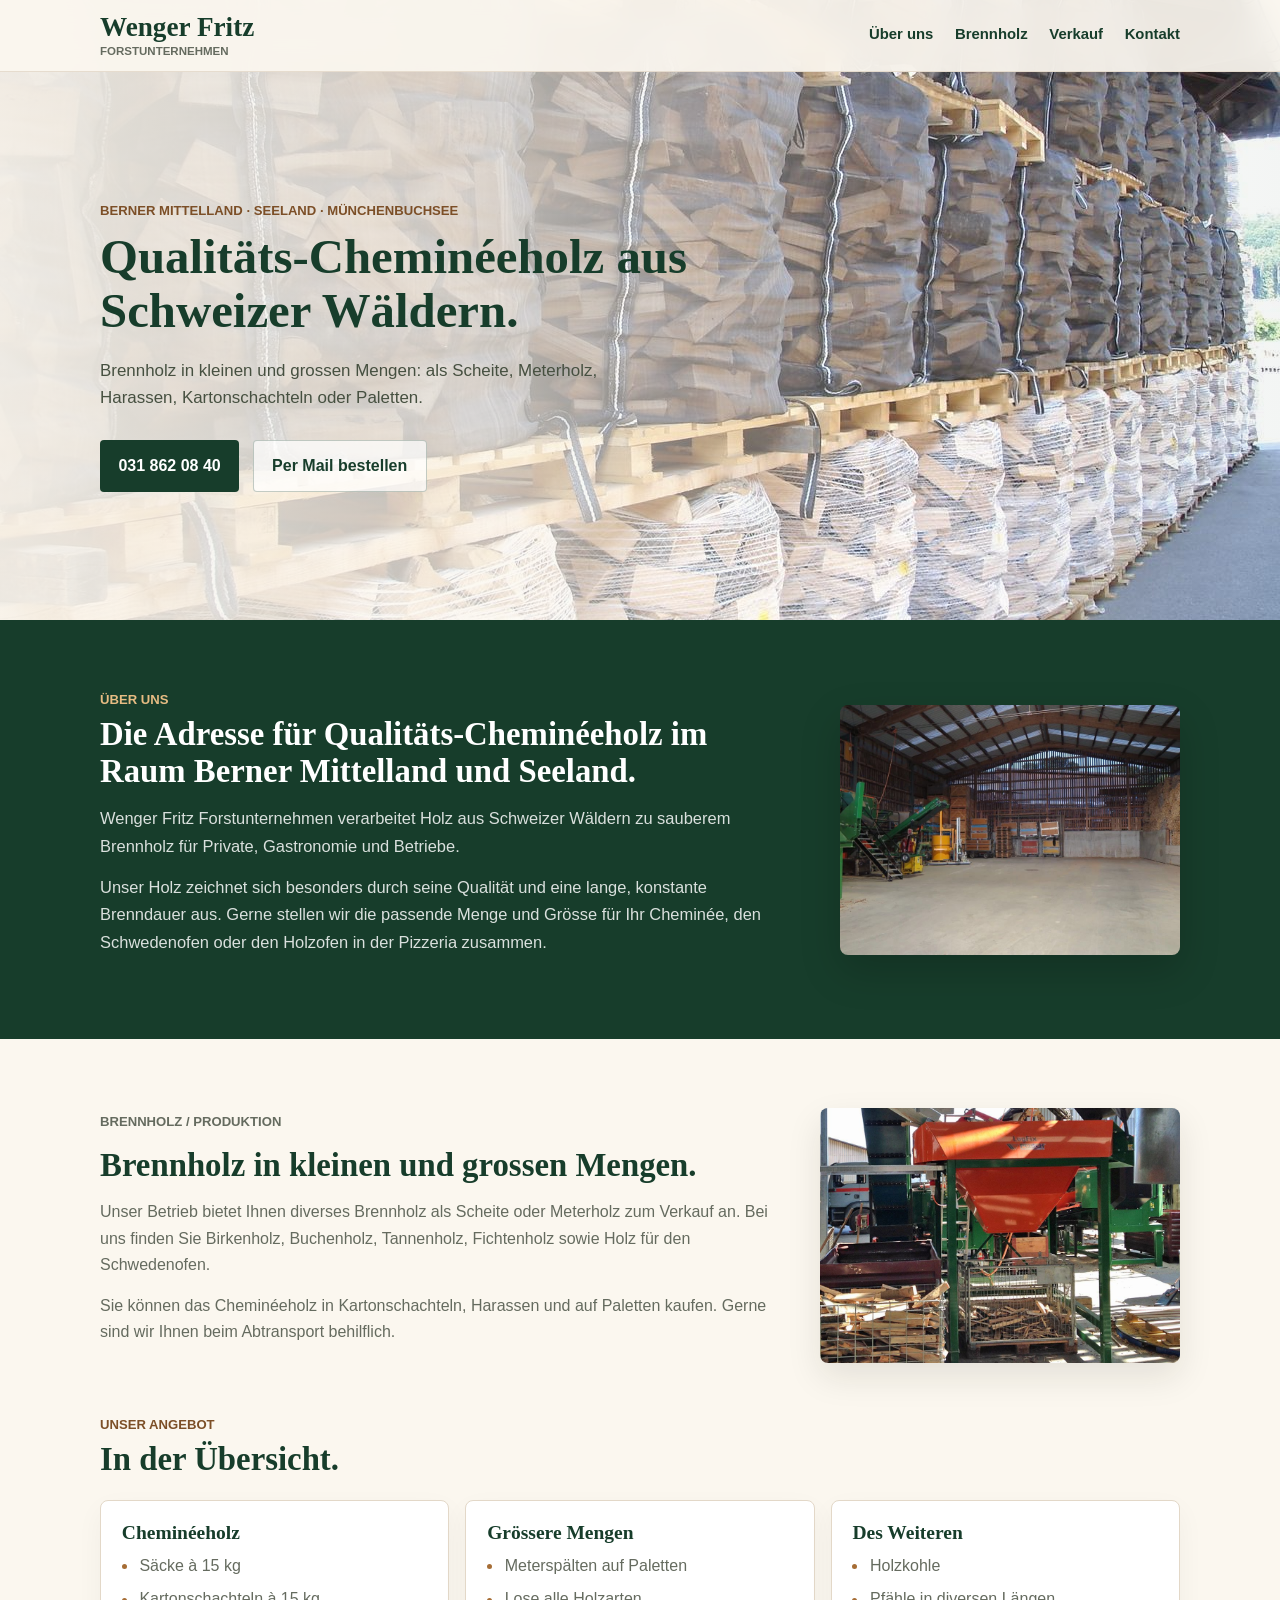
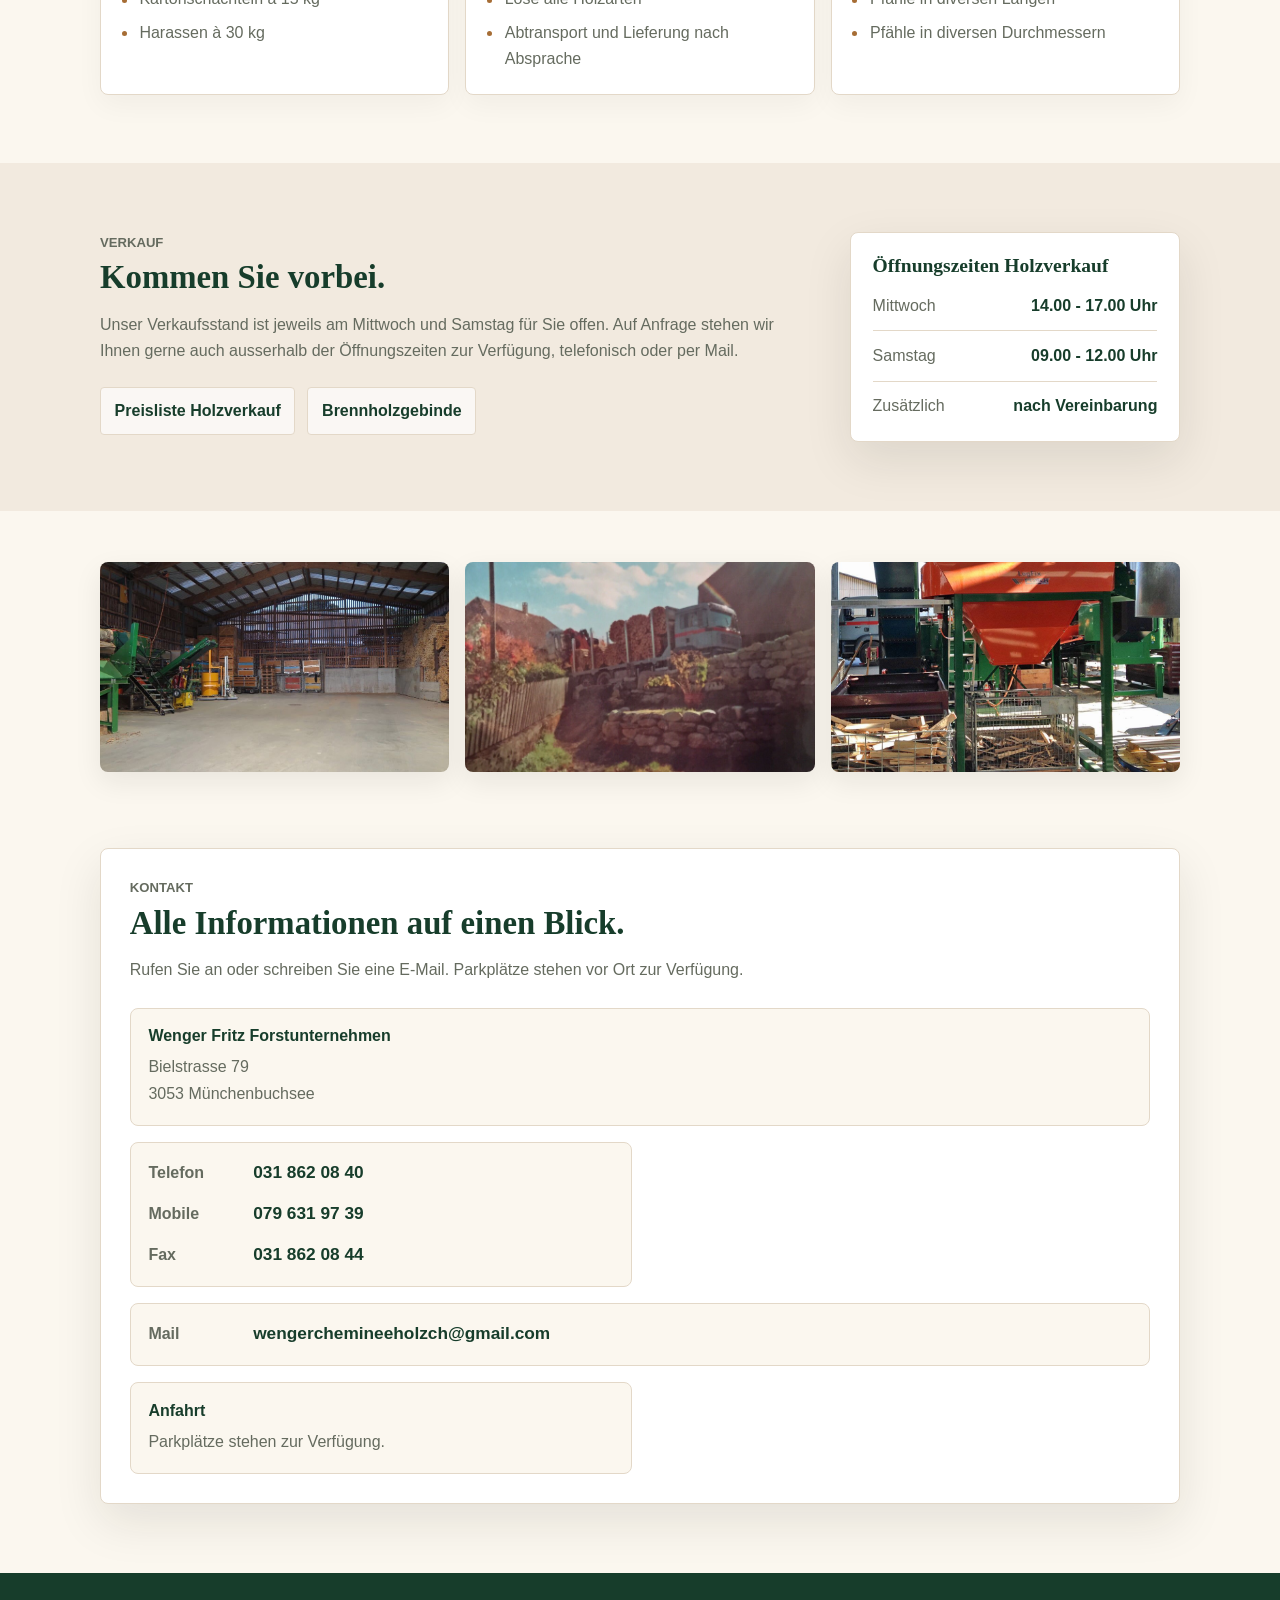
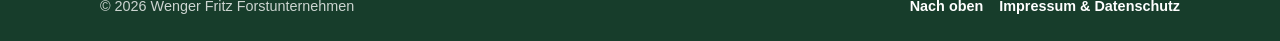
==== index.html @ 23b629f1 "Add impressum and privacy page" ====
﻿<!DOCTYPE html>
<html lang="de-CH">
<head>
  <meta charset="UTF-8">
  <meta name="viewport" content="width=device-width, initial-scale=1.0, viewport-fit=cover">
  <meta name="color-scheme" content="light">
  <meta name="theme-color" content="#173d2b">

  <title>Wenger Fritz Forstunternehmen | Cheminéeholz & Brennholz</title>
  <meta name="description" content="Wenger Fritz Forstunternehmen in Münchenbuchsee: Qualitäts-Cheminéeholz, Brennholz, Holzkohle und Pfähle im Raum Berner Mittelland und Seeland.">
  <meta name="robots" content="index, follow">
  <meta name="author" content="Wenger Fritz Forstunternehmen">
  <meta property="og:title" content="Wenger Fritz Forstunternehmen">
  <meta property="og:description" content="Qualitäts-Cheminéeholz im Raum Berner Mittelland und Seeland.">
  <meta property="og:type" content="website">
  <meta property="og:locale" content="de_CH">
  <meta property="og:image" content="images/brennholz.jpeg">

  <script type="application/ld+json">
  {
    "@context": "https://schema.org",
    "@type": "LocalBusiness",
    "name": "Wenger Fritz Forstunternehmen",
    "telephone": "+41318620840",
    "email": "wengerchemineeholzch@gmail.com",
    "address": {
      "@type": "PostalAddress",
      "streetAddress": "Bielstrasse 79",
      "postalCode": "3053",
      "addressLocality": "Münchenbuchsee",
      "addressCountry": "CH"
    },
    "openingHoursSpecification": [
      {"@type": "OpeningHoursSpecification", "dayOfWeek": "Wednesday", "opens": "14:00", "closes": "17:00"},
      {"@type": "OpeningHoursSpecification", "dayOfWeek": "Saturday", "opens": "09:00", "closes": "12:00"}
    ]
  }
  </script>

  <link rel="stylesheet" href="css/style.css">
</head>
<body>
  <header class="site-header" id="start">
    <a class="brand" href="#start" aria-label="Wenger Forstunternehmen Startseite">
      <span class="brand-name">Wenger Fritz</span>
      <span class="brand-sub">Forstunternehmen</span>
    </a>
    <nav class="main-nav" aria-label="Hauptnavigation">
      <a href="#ueber-uns">Über uns</a>
      <a href="#brennholz">Brennholz</a>
      <a href="#verkauf">Verkauf</a>
      <a href="#kontakt">Kontakt</a>
    </nav>
  </header>

  <main>
    <section class="hero" aria-labelledby="hero-title">
      <img class="hero-image" src="images/brennholz.jpeg" alt="Brennholz von Wenger Fritz Forstunternehmen" width="1280" height="960">
      <div class="hero-shade" aria-hidden="true"></div>
      <div class="hero-content">
        <p class="eyebrow">Berner Mittelland · Seeland · Münchenbuchsee</p>
        <h1 id="hero-title">Qualitäts-Cheminéeholz aus Schweizer Wäldern.</h1>
        <p class="lead">Brennholz in kleinen und grossen Mengen: als Scheite, Meterholz, Harassen, Kartonschachteln oder Paletten.</p>
        <div class="hero-actions">
          <a class="button primary" href="tel:+41318620840">031 862 08 40</a>
          <a class="button secondary" href="mailto:wengerchemineeholzch@gmail.com">Per Mail bestellen</a>
        </div>
      </div>
    </section>

    <section class="section about" id="ueber-uns">
      <div class="section-inner about-grid">
        <div>
          <p class="section-kicker">Über uns</p>
          <h2>Die Adresse für Qualitäts-Cheminéeholz im Raum Berner Mittelland und Seeland.</h2>
          <p>Wenger Fritz Forstunternehmen verarbeitet Holz aus Schweizer Wäldern zu sauberem Brennholz für Private, Gastronomie und Betriebe.</p>
          <p>Unser Holz zeichnet sich besonders durch seine Qualität und eine lange, konstante Brenndauer aus. Gerne stellen wir die passende Menge und Grösse für Ihr Cheminée, den Schwedenofen oder den Holzofen in der Pizzeria zusammen.</p>
        </div>
        <img src="images/holzbundle.jpeg" alt="Holzbündel bei Wenger Fritz Forstunternehmen" loading="lazy" width="1024" height="684">
      </div>
    </section>

    <section class="section" id="brennholz">
      <div class="section-inner production-grid">
        <div>
          <p class="section-kicker">Brennholz / Produktion</p>
          <h2>Brennholz in kleinen und grossen Mengen.</h2>
          <p>Unser Betrieb bietet Ihnen diverses Brennholz als Scheite oder Meterholz zum Verkauf an. Bei uns finden Sie Birkenholz, Buchenholz, Tannenholz, Fichtenholz sowie Holz für den Schwedenofen.</p>
          <p>Sie können das Cheminéeholz in Kartonschachteln, Harassen und auf Paletten kaufen. Gerne sind wir Ihnen beim Abtransport behilflich.</p>
        </div>
        <img src="images/spaltmaschine.jpeg" alt="Produktion von Brennholz mit Spaltmaschine" loading="lazy" width="1024" height="768">
      </div>

      <div class="section-inner offer-list" id="angebot">
        <div class="section-heading compact-heading">
          <p class="section-kicker">Unser Angebot</p>
          <h2>In der Übersicht.</h2>
        </div>
        <div class="simple-grid">
          <article>
            <h3>Cheminéeholz</h3>
            <ul>
              <li>Säcke à 15 kg</li>
              <li>Kartonschachteln à 15 kg</li>
              <li>Harassen à 30 kg</li>
            </ul>
          </article>
          <article>
            <h3>Grössere Mengen</h3>
            <ul>
              <li>Meterspälten auf Paletten</li>
              <li>Lose alle Holzarten</li>
              <li>Abtransport und Lieferung nach Absprache</li>
            </ul>
          </article>
          <article>
            <h3>Des Weiteren</h3>
            <ul>
              <li>Holzkohle</li>
              <li>Pfähle in diversen Längen</li>
              <li>Pfähle in diversen Durchmessern</li>
            </ul>
          </article>
        </div>
      </div>
    </section>

    <section class="section muted" id="verkauf">
      <div class="section-inner split">
        <div>
          <p class="section-kicker">Verkauf</p>
          <h2>Kommen Sie vorbei.</h2>
          <p>Unser Verkaufsstand ist jeweils am Mittwoch und Samstag für Sie offen. Auf Anfrage stehen wir Ihnen gerne auch ausserhalb der Öffnungszeiten zur Verfügung, telefonisch oder per Mail.</p>
          <div class="downloads">
            <a href="downloads/preisliste-holzverkauf.pdf" target="_blank" rel="noopener">Preisliste Holzverkauf</a>
            <a href="downloads/brennholzgebinde.pdf" target="_blank" rel="noopener">Brennholzgebinde</a>
          </div>
        </div>
        <aside class="hours" aria-label="Öffnungszeiten Holzverkauf">
          <h3>Öffnungszeiten Holzverkauf</h3>
          <dl>
            <div><dt>Mittwoch</dt><dd>14.00 - 17.00 Uhr</dd></div>
            <div><dt>Samstag</dt><dd>09.00 - 12.00 Uhr</dd></div>
            <div><dt>Zusätzlich</dt><dd>nach Vereinbarung</dd></div>
          </dl>
        </aside>
      </div>
    </section>

    <section class="photo-row" aria-label="Wenger Holz, Transport und Produktion">
      <img src="images/holzbundle.jpeg" alt="Holzbündel Wenger Fritz Forstunternehmen" loading="lazy" width="1024" height="684">
      <img src="images/transport.jpeg" alt="Transport bei Wenger Fritz Forstunternehmen" loading="lazy" width="1492" height="1002">
      <img src="images/spaltmaschine.jpeg" alt="Maschine für Brennholzproduktion" loading="lazy" width="1024" height="768">
    </section>

    <section class="section contact-section" id="kontakt">
      <div class="section-inner contact-card">
        <div class="contact-intro">
          <p class="section-kicker">Kontakt</p>
          <h2>Alle Informationen auf einen Blick.</h2>
          <p>Rufen Sie an oder schreiben Sie eine E-Mail. Parkplätze stehen vor Ort zur Verfügung.</p>
        </div>

        <div class="contact-details" aria-label="Kontaktangaben">
          <article class="contact-item contact-address">
            <h3>Wenger Fritz Forstunternehmen</h3>
            <p>Bielstrasse 79<br>3053 Münchenbuchsee</p>
          </article>
          <article class="contact-item contact-lines">
            <div class="contact-line">
              <span>Telefon</span>
              <a href="tel:+41318620840">031 862 08 40</a>
            </div>
            <div class="contact-line">
              <span>Mobile</span>
              <a href="tel:+41796319739">079 631 97 39</a>
            </div>
            <div class="contact-line">
              <span>Fax</span>
              <strong>031 862 08 44</strong>
            </div>
          </article>
          <article class="contact-item contact-lines contact-mail">
            <div class="contact-line">
              <span>Mail</span>
              <a href="mailto:wengerchemineeholzch@gmail.com">wengerchemineeholzch@gmail.com</a>
            </div>
          </article>
          <article class="contact-item">
            <h3>Anfahrt</h3>
            <p>Parkplätze stehen zur Verfügung.</p>
          </article>
        </div>
      </div>
    </section>
  </main>

  <nav class="bottom-nav" aria-label="Mobile Navigation">
    <a href="#start">Start</a>
    <a href="#brennholz">Brennholz</a>
    <a href="#verkauf">Verkauf</a>
    <a href="#kontakt">Kontakt</a>
  </nav>

  <footer class="site-footer">
    <p>© 2026 Wenger Fritz Forstunternehmen</p>
    <div class="footer-links">
      <a href="#start">Nach oben</a>
      <a href="impressum-datenschutz.html">Impressum & Datenschutz</a>
    </div>
  </footer>
</body>
</html>
---- css/style.css ----
﻿:root {
  --green: #173d2b;
  --wood: #a66d35;
  --wood-dark: #7c4f27;
  --ink: #252922;
  --muted: #656b5f;
  --paper: #fbf7ef;
  --paper-2: #f2eadf;
  --line: #e3d8c8;
  --white: #ffffff;
  --shadow: 0 18px 48px rgba(28, 31, 24, 0.1);
  --radius: 8px;
  --content: 1080px;
}

* { box-sizing: border-box; margin: 0; padding: 0; }
html { scroll-behavior: smooth; font-size: 16px; }
body {
  font-family: "Segoe UI", Arial, sans-serif;
  color: var(--ink);
  background: var(--paper);
  line-height: 1.65;
  -webkit-font-smoothing: antialiased;
  text-rendering: optimizeLegibility;
}
img { display: block; max-width: 100%; height: auto; }
a { color: inherit; text-decoration: none; }
section[id] { scroll-margin-top: 86px; }

.site-header {
  position: fixed;
  top: 0;
  left: 0;
  right: 0;
  z-index: 20;
  display: flex;
  align-items: center;
  justify-content: space-between;
  gap: 1.5rem;
  min-height: 72px;
  padding: 0.7rem max(1.25rem, calc((100vw - var(--content)) / 2));
  background: rgba(251, 247, 239, 0.92);
  border-bottom: 1px solid rgba(227, 216, 200, 0.85);
  backdrop-filter: blur(14px);
}
.brand { display: inline-flex; flex-direction: column; line-height: 1; color: var(--green); flex: 0 0 auto; }
.brand-name { font-family: Georgia, "Times New Roman", serif; font-size: 1.7rem; font-weight: 700; }
.brand-sub { margin-top: 0.28rem; color: var(--muted); font-size: 0.72rem; font-weight: 800; text-transform: uppercase; }
.main-nav { display: flex; align-items: center; gap: 1.35rem; color: var(--green); font-weight: 650; font-size: 0.93rem; }
.main-nav a { padding: 0.45rem 0; border-bottom: 2px solid transparent; }
.main-nav a:hover { border-color: var(--wood); color: var(--wood-dark); }
.bottom-nav { display: none; }

.hero {
  position: relative;
  min-height: 620px;
  display: grid;
  align-items: center;
  overflow: hidden;
  isolation: isolate;
  background: #d8c3a5;
}
.hero-image { position: absolute; inset: 0; z-index: -2; width: 100%; height: 100%; object-fit: cover; object-position: center right; }
.hero-shade {
  position: absolute;
  inset: 0;
  z-index: -1;
  background: linear-gradient(90deg, rgba(251, 247, 239, 0.93) 0%, rgba(251, 247, 239, 0.74) 38%, rgba(251, 247, 239, 0.2) 70%, rgba(23, 61, 43, 0.05) 100%);
}
.hero-content { width: min(var(--content), calc(100% - 2.5rem)); margin: 0 auto; padding-top: 72px; }
.eyebrow, .section-kicker { color: var(--wood-dark); font-size: 0.82rem; font-weight: 800; text-transform: uppercase; }

h1, h2, h3 { font-family: Georgia, "Times New Roman", serif; color: var(--green); line-height: 1.12; font-weight: 700; }
h1 { max-width: 620px; font-size: 3.05rem; margin-top: 0.5rem; }
h2 { font-size: 2.05rem; margin: 0.35rem 0 1rem; }
h3 { font-size: 1.22rem; margin-bottom: 0.55rem; }
.lead { max-width: 540px; margin-top: 1.1rem; color: #465040; font-size: 1.06rem; }
.hero-actions { display: flex; flex-wrap: wrap; gap: 0.85rem; margin-top: 1.7rem; }
.button { display: inline-flex; align-items: center; justify-content: center; min-height: 46px; padding: 0.75rem 1.15rem; border-radius: 4px; font-weight: 750; transition: transform 0.18s ease, background 0.18s ease, border-color 0.18s ease; }
.button:hover { transform: translateY(-1px); }
.button.primary { color: var(--white); background: var(--green); }
.button.primary:hover { background: #0f2f20; }
.button.secondary { color: var(--green); background: rgba(255, 255, 255, 0.72); border: 1px solid rgba(23, 61, 43, 0.25); }
.button.secondary:hover { border-color: var(--wood); background: var(--white); }

.section { padding: 4.3rem 1.25rem; }
.section-inner { width: min(var(--content), 100%); margin: 0 auto; }
.about { background: var(--green); color: var(--white); }
.about-grid { display: grid; grid-template-columns: minmax(0, 1fr) 340px; gap: 3rem; align-items: center; }
.about .section-kicker { color: #e7bc83; }
.about h2 { color: var(--white); }
.about p:not(.section-kicker) { max-width: 720px; color: rgba(255, 255, 255, 0.84); font-size: 1.03rem; margin-bottom: 0.9rem; }
.about img { width: 100%; height: 250px; object-fit: cover; border-radius: var(--radius); box-shadow: 0 16px 40px rgba(0, 0, 0, 0.18); }

.production-grid { display: grid; grid-template-columns: minmax(0, 1fr) 360px; gap: 2.5rem; align-items: center; margin-bottom: 3.2rem; }
.production-grid > div { max-width: 700px; }
.production-grid p { color: var(--muted); margin-bottom: 0.9rem; }
.production-grid img { width: 100%; height: 255px; object-fit: cover; border-radius: var(--radius); box-shadow: 0 14px 34px rgba(28, 31, 24, 0.1); }
.offer-list { margin-top: 1rem; }
.section-heading { max-width: 720px; margin-bottom: 1.8rem; }
.compact-heading { margin-bottom: 1.4rem; }
.simple-grid { display: grid; grid-template-columns: repeat(3, 1fr); gap: 1rem; }
.simple-grid article { min-height: 185px; padding: 1.3rem; background: var(--white); border: 1px solid var(--line); border-radius: var(--radius); box-shadow: 0 10px 28px rgba(28, 31, 24, 0.045); }
.simple-grid ul { list-style: none; display: grid; gap: 0.45rem; color: var(--muted); }
.simple-grid li { position: relative; padding-left: 1.1rem; }
.simple-grid li::before { content: ""; position: absolute; left: 0; top: 0.72em; width: 5px; height: 5px; border-radius: 50%; background: var(--wood); }
.simple-grid p, .split p, .contact-card p { color: var(--muted); }

.muted { background: var(--paper-2); }
.split { display: grid; grid-template-columns: minmax(0, 1fr) 330px; gap: 2.5rem; align-items: start; }
.split > div:first-child { max-width: 700px; }
.downloads { display: flex; flex-wrap: wrap; gap: 0.75rem; margin-top: 1.4rem; }
.downloads a { display: inline-flex; align-items: center; min-height: 42px; padding: 0.6rem 0.85rem; border: 1px solid var(--line); border-radius: 4px; background: rgba(255, 255, 255, 0.65); color: var(--green); font-weight: 700; }
.downloads a:hover { border-color: var(--wood); color: var(--wood-dark); background: var(--white); }
.hours { padding: 1.35rem; background: var(--white); border: 1px solid var(--line); border-radius: var(--radius); box-shadow: var(--shadow); }
.hours dl { display: grid; gap: 0.72rem; margin-top: 1rem; }
.hours dl div { display: flex; justify-content: space-between; gap: 1rem; padding-bottom: 0.72rem; border-bottom: 1px solid var(--line); }
.hours dl div:last-child { border-bottom: 0; padding-bottom: 0; }
.hours dt { color: var(--muted); }
.hours dd { color: var(--green); font-weight: 800; text-align: right; }

.photo-row { width: min(var(--content), calc(100% - 2.5rem)); margin: 3.2rem auto; display: grid; grid-template-columns: repeat(3, 1fr); gap: 1rem; }
.photo-row img { width: 100%; height: 210px; object-fit: cover; border-radius: var(--radius); box-shadow: 0 10px 28px rgba(28, 31, 24, 0.08); }

.contact-section { background: var(--paper); padding-top: 1.5rem; }
.contact-card { padding: 1.8rem; background: var(--white); border: 1px solid var(--line); border-radius: var(--radius); box-shadow: var(--shadow); }
.contact-intro { max-width: 680px; margin-bottom: 1.5rem; }
.contact-details { display: grid; grid-template-columns: repeat(2, minmax(0, 1fr)); gap: 1rem; }
.contact-item { min-width: 0; padding: 1.1rem; background: var(--paper); border: 1px solid var(--line); border-radius: var(--radius); }
.contact-item h3 { font-family: "Segoe UI", Arial, sans-serif; font-size: 1rem; line-height: 1.3; margin-bottom: 0.45rem; color: var(--green); }
.contact-item p { margin: 0; color: var(--muted); }
.contact-item p + p { margin-top: 0.35rem; }
.contact-item span { color: var(--muted); font-weight: 650; }
.contact-item a { color: var(--green); font-weight: 800; overflow-wrap: anywhere; word-break: break-word; }
.contact-item a:hover { color: var(--wood-dark); }
.contact-address { grid-column: span 2; }
.contact-mail { grid-column: span 2; }
.site-footer { display: flex; justify-content: space-between; gap: 1rem; padding: 1.4rem max(1.25rem, calc((100vw - var(--content)) / 2)); background: var(--green); color: rgba(255, 255, 255, 0.78); font-size: 0.9rem; }
.site-footer a { color: var(--white); font-weight: 700; }
.footer-links { display: flex; flex-wrap: wrap; gap: 1rem; }
.legal-main { padding-top: 72px; }
.legal-hero { background: var(--green); color: var(--white); padding-bottom: 3.2rem; }
.legal-hero h1 { color: var(--white); }
.legal-hero p:not(.section-kicker) { color: rgba(255, 255, 255, 0.84); max-width: 720px; }
.legal-wrap { max-width: 820px; }
.legal-section { padding-top: 3rem; }
.legal-card { padding: 2rem; background: var(--white); border: 1px solid var(--line); border-radius: var(--radius); box-shadow: var(--shadow); }
.legal-card h2 { margin-top: 2rem; }
.legal-card h2:first-child { margin-top: 0; }
.legal-card h3 { margin-top: 1.4rem; font-family: "Segoe UI", Arial, sans-serif; font-size: 1.05rem; }
.legal-card p { color: var(--muted); margin-top: 0.6rem; }
.legal-card a { color: var(--green); font-weight: 800; overflow-wrap: anywhere; }

@media (max-width: 900px) {
  body { padding-bottom: calc(58px + env(safe-area-inset-bottom, 0px)); }
  section[id] { scroll-margin-top: 72px; }
  .site-header { min-height: 62px; padding: 0.72rem 1rem; background: rgba(251, 247, 239, 0.96); box-shadow: 0 6px 20px rgba(28, 31, 24, 0.06); }
  .brand-name { font-size: 1.42rem; }
  .brand-sub { font-size: 0.62rem; }
  .main-nav { display: none; }
  .bottom-nav {
    position: fixed;
    left: 0;
    right: 0;
    bottom: 0;
    z-index: 30;
    display: grid;
    grid-template-columns: repeat(4, minmax(0, 1fr));
    min-height: calc(58px + env(safe-area-inset-bottom, 0px));
    padding-bottom: env(safe-area-inset-bottom, 0px);
    background: rgba(251, 247, 239, 0.96);
    border-top: 1px solid var(--line);
    box-shadow: 0 -8px 24px rgba(28, 31, 24, 0.08);
    backdrop-filter: blur(14px);
  }
  .bottom-nav a { display: grid; place-items: center; min-width: 0; min-height: 58px; padding: 0.4rem 0.2rem; color: var(--green); font-size: 0.76rem; font-weight: 800; text-align: center; }
  .bottom-nav a:hover { color: var(--wood-dark); }
  .hero { min-height: 590px; align-items: end; }
  .hero-shade { background: linear-gradient(180deg, rgba(251, 247, 239, 0.9) 0%, rgba(251, 247, 239, 0.66) 42%, rgba(23, 61, 43, 0.05) 100%); }
  .hero-content { width: min(100% - 2rem, 680px); padding: 5.4rem 0 2.7rem; }
  h1 { font-size: 2.2rem; }
  h2 { font-size: 1.75rem; }
  .lead { font-size: 1rem; }
  .section { padding: 3.4rem 1rem; }
  .about-grid, .production-grid, .simple-grid, .split { grid-template-columns: 1fr; }
  .about-grid, .production-grid { gap: 1.6rem; }
  .about img, .production-grid img { height: 220px; }
  .production-grid { margin-bottom: 2.6rem; }
  .photo-row { width: calc(100% - 2rem); grid-template-columns: 1fr; margin: 2.4rem auto; }
  .photo-row img { height: 220px; }
  .contact-card { padding: 1.2rem; }
  .contact-details { grid-template-columns: 1fr; gap: 0.8rem; }
  .contact-address, .contact-mail { grid-column: auto; }
  .contact-item { padding: 0.95rem; }
  .site-footer { padding-bottom: 5rem; }
}

@media (max-width: 560px) {
  .site-header { min-height: 58px; gap: 0.75rem; }
  .brand-name { font-size: 1.28rem; }
  .brand-sub { font-size: 0.58rem; }
  .hero { min-height: 540px; }
  .hero-image { object-position: 66% center; }
  .hero-content { width: min(100% - 1.5rem, 680px); padding-top: 5rem; padding-bottom: 2rem; }
  .eyebrow, .section-kicker { font-size: 0.74rem; }
  h1 { font-size: 1.7rem; }
  h2 { font-size: 1.55rem; }
  .lead { font-size: 0.96rem; }
  .hero-actions { flex-direction: column; }
  .button { width: 100%; }
  .section { padding: 2.8rem 0.85rem; }
  .simple-grid article { min-height: auto; }
  .about img, .production-grid img { height: 190px; }
  .hours dl div { flex-direction: column; gap: 0.1rem; }
  .hours dd { text-align: left; }
  .photo-row { width: calc(100% - 1.5rem); }
  .bottom-nav a { font-size: 0.68rem; }
  .footer-links { flex-direction: column; gap: 0.45rem; }
  .legal-main { padding-top: 58px; }
  .legal-card { padding: 1.2rem; }
  .site-footer { flex-direction: column; }
}

@media (max-width: 380px) {
  .brand-name { font-size: 1.15rem; }
  .brand-sub { font-size: 0.54rem; }
  h1 { font-size: 1.52rem; }
  .button { min-height: 44px; padding: 0.7rem 0.9rem; }
  .bottom-nav a { font-size: 0.62rem; }
}



.contact-lines {
  display: grid;
  gap: 0.9rem;
}

.contact-line {
  display: grid;
  gap: 0.18rem;
}

.contact-line span {
  color: var(--muted);
  font-weight: 750;
}

.contact-line a,
.contact-line strong {
  color: var(--green);
  font-size: 1.08rem;
  font-weight: 850;
  line-height: 1.35;
  overflow-wrap: anywhere;
  word-break: break-word;
}

.contact-line a:hover {
  color: var(--wood-dark);
}

@media (min-width: 901px) {
  .contact-line {
    grid-template-columns: 92px minmax(0, 1fr);
    align-items: baseline;
    gap: 0.8rem;
  }
}

@media (max-width: 900px) {
  .contact-line {
    gap: 0.22rem;
  }

  .contact-line a,
  .contact-line strong {
    font-size: 1.04rem;
  }
}
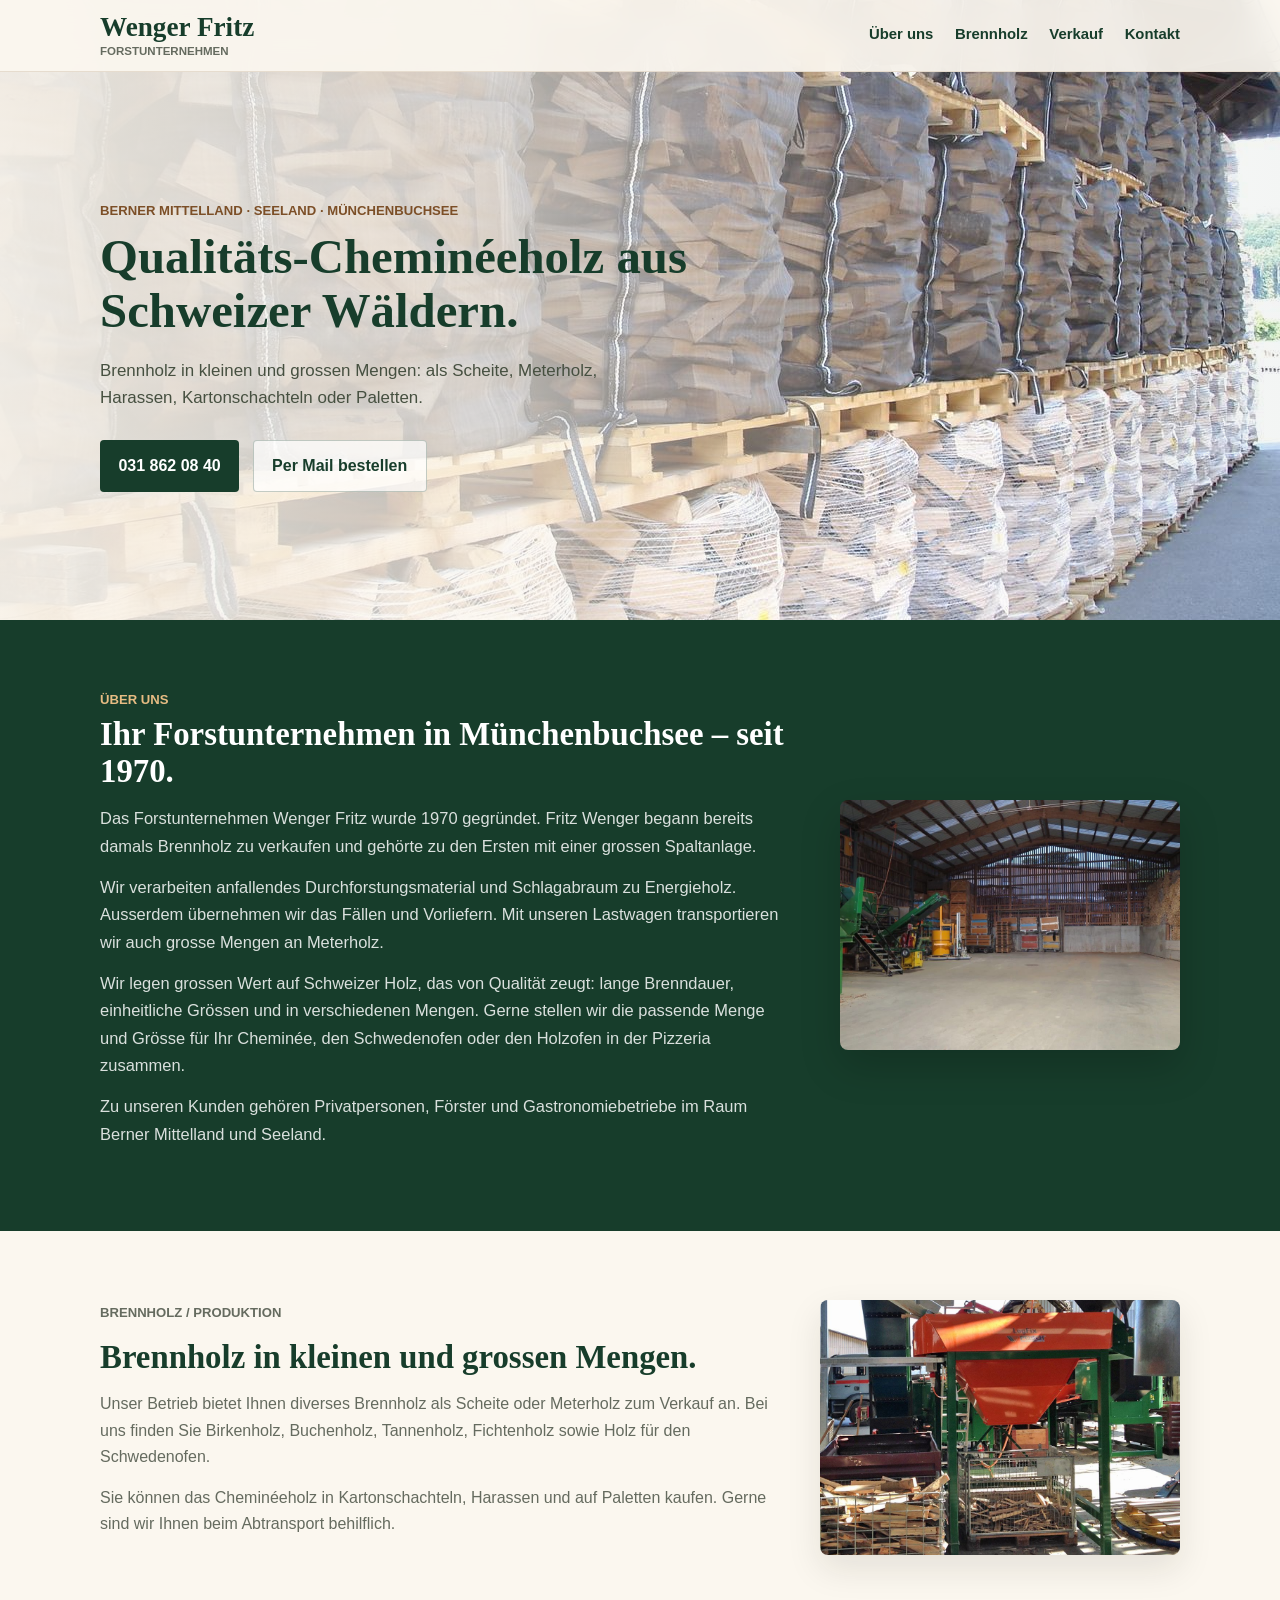
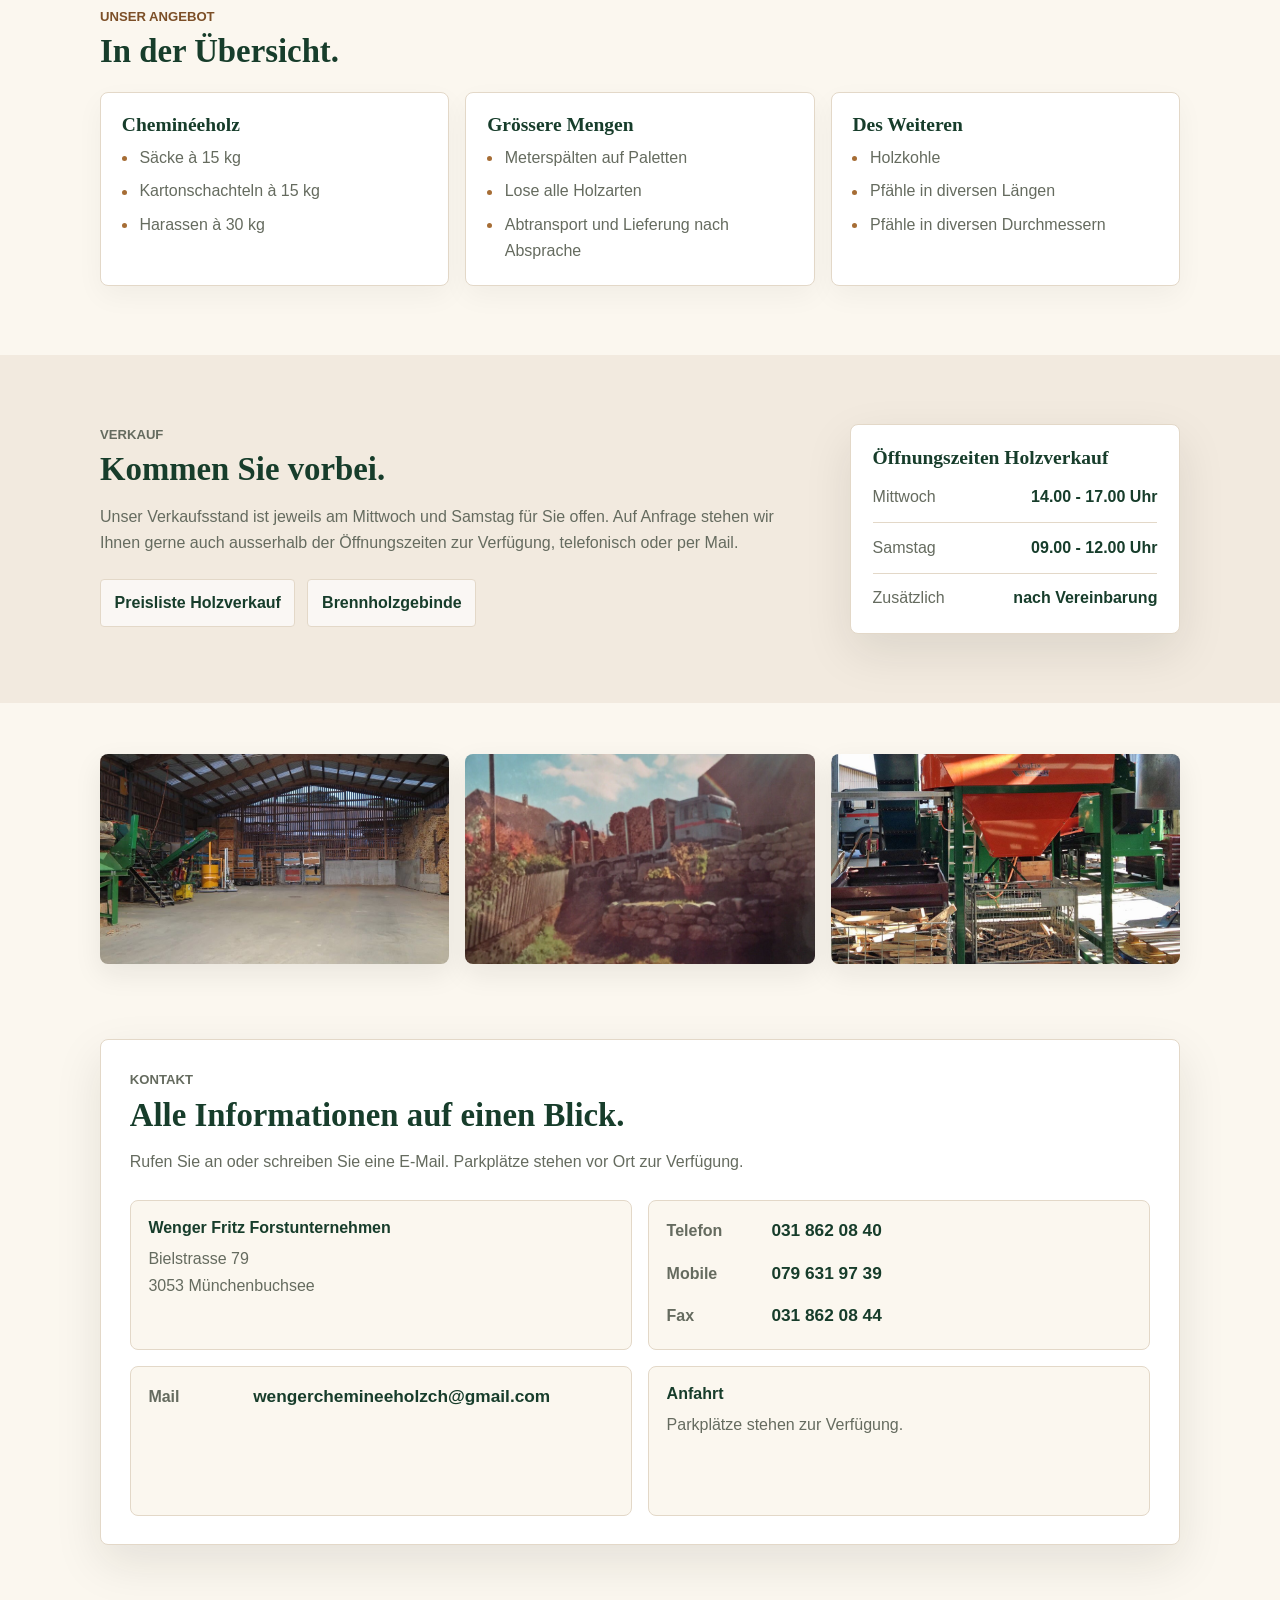
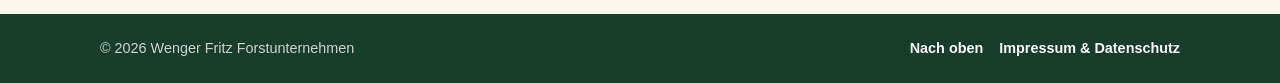
==== commit 2798328a: "Mobile-Hero aufgeraeumt und Ueber-uns-Text vervollstaendigt - Mobile (<=560px): Header kompakter (54" ====
--- a/index.html
+++ b/index.html
@@ -72,9 +72,11 @@
       <div class="section-inner about-grid">
         <div>
           <p class="section-kicker">Über uns</p>
-          <h2>Die Adresse für Qualitäts-Cheminéeholz im Raum Berner Mittelland und Seeland.</h2>
-          <p>Wenger Fritz Forstunternehmen verarbeitet Holz aus Schweizer Wäldern zu sauberem Brennholz für Private, Gastronomie und Betriebe.</p>
-          <p>Unser Holz zeichnet sich besonders durch seine Qualität und eine lange, konstante Brenndauer aus. Gerne stellen wir die passende Menge und Grösse für Ihr Cheminée, den Schwedenofen oder den Holzofen in der Pizzeria zusammen.</p>
+          <h2>Ihr Forstunternehmen in Münchenbuchsee – seit 1970.</h2>
+          <p>Das Forstunternehmen Wenger Fritz wurde 1970 gegründet. Fritz Wenger begann bereits damals Brennholz zu verkaufen und gehörte zu den Ersten mit einer grossen Spaltanlage.</p>
+          <p>Wir verarbeiten anfallendes Durchforstungsmaterial und Schlagabraum zu Energieholz. Ausserdem übernehmen wir das Fällen und Vorliefern. Mit unseren Lastwagen transportieren wir auch grosse Mengen an Meterholz.</p>
+          <p>Wir legen grossen Wert auf Schweizer Holz, das von Qualität zeugt: lange Brenndauer, einheitliche Grössen und in verschiedenen Mengen. Gerne stellen wir die passende Menge und Grösse für Ihr Cheminée, den Schwedenofen oder den Holzofen in der Pizzeria zusammen.</p>
+          <p>Zu unseren Kunden gehören Privatpersonen, Förster und Gastronomiebetriebe im Raum Berner Mittelland und Seeland.</p>
         </div>
         <img src="images/holzbundle.jpeg" alt="Holzbündel bei Wenger Fritz Forstunternehmen" loading="lazy" width="1024" height="684">
       </div>
--- a/css/style.css
+++ b/css/style.css
@@ -125,16 +125,16 @@
 .contact-section { background: var(--paper); padding-top: 1.5rem; }
 .contact-card { padding: 1.8rem; background: var(--white); border: 1px solid var(--line); border-radius: var(--radius); box-shadow: var(--shadow); }
 .contact-intro { max-width: 680px; margin-bottom: 1.5rem; }
-.contact-details { display: grid; grid-template-columns: repeat(2, minmax(0, 1fr)); gap: 1rem; }
-.contact-item { min-width: 0; padding: 1.1rem; background: var(--paper); border: 1px solid var(--line); border-radius: var(--radius); }
+.contact-details { display: grid; grid-template-columns: repeat(2, minmax(0, 1fr)); gap: 1rem; align-items: stretch; }
+.contact-item { min-width: 0; min-height: 150px; padding: 1.1rem; background: var(--paper); border: 1px solid var(--line); border-radius: var(--radius); }
 .contact-item h3 { font-family: "Segoe UI", Arial, sans-serif; font-size: 1rem; line-height: 1.3; margin-bottom: 0.45rem; color: var(--green); }
 .contact-item p { margin: 0; color: var(--muted); }
 .contact-item p + p { margin-top: 0.35rem; }
 .contact-item span { color: var(--muted); font-weight: 650; }
 .contact-item a { color: var(--green); font-weight: 800; overflow-wrap: anywhere; word-break: break-word; }
 .contact-item a:hover { color: var(--wood-dark); }
-.contact-address { grid-column: span 2; }
-.contact-mail { grid-column: span 2; }
+.contact-address { grid-column: auto; }
+.contact-mail { grid-column: auto; }
 .site-footer { display: flex; justify-content: space-between; gap: 1rem; padding: 1.4rem max(1.25rem, calc((100vw - var(--content)) / 2)); background: var(--green); color: rgba(255, 255, 255, 0.78); font-size: 0.9rem; }
 .site-footer a { color: var(--white); font-weight: 700; }
 .footer-links { display: flex; flex-wrap: wrap; gap: 1rem; }
@@ -176,7 +176,7 @@
   .bottom-nav a { display: grid; place-items: center; min-width: 0; min-height: 58px; padding: 0.4rem 0.2rem; color: var(--green); font-size: 0.76rem; font-weight: 800; text-align: center; }
   .bottom-nav a:hover { color: var(--wood-dark); }
   .hero { min-height: 590px; align-items: end; }
-  .hero-shade { background: linear-gradient(180deg, rgba(251, 247, 239, 0.9) 0%, rgba(251, 247, 239, 0.66) 42%, rgba(23, 61, 43, 0.05) 100%); }
+  .hero-shade { background: linear-gradient(180deg, rgba(251, 247, 239, 0.9) 0%, rgba(251, 247, 239, 0.55) 38%, rgba(251, 247, 239, 0.82) 76%, rgba(251, 247, 239, 0.9) 100%); }
   .hero-content { width: min(100% - 2rem, 680px); padding: 5.4rem 0 2.7rem; }
   h1 { font-size: 2.2rem; }
   h2 { font-size: 1.75rem; }
@@ -190,24 +190,34 @@
   .photo-row img { height: 220px; }
   .contact-card { padding: 1.2rem; }
   .contact-details { grid-template-columns: 1fr; gap: 0.8rem; }
-  .contact-address, .contact-mail { grid-column: auto; }
-  .contact-item { padding: 0.95rem; }
+  .contact-item { min-height: auto; padding: 0.95rem; }
   .site-footer { padding-bottom: 5rem; }
 }
 
 @media (max-width: 560px) {
-  .site-header { min-height: 58px; gap: 0.75rem; }
-  .brand-name { font-size: 1.28rem; }
-  .brand-sub { font-size: 0.58rem; }
-  .hero { min-height: 540px; }
-  .hero-image { object-position: 66% center; }
-  .hero-content { width: min(100% - 1.5rem, 680px); padding-top: 5rem; padding-bottom: 2rem; }
-  .eyebrow, .section-kicker { font-size: 0.74rem; }
-  h1 { font-size: 1.7rem; }
+  .site-header { min-height: 54px; gap: 0.75rem; padding: 0.45rem 0.85rem; }
+  .brand-name { font-size: 1.22rem; }
+  .brand-sub { margin-top: 0.18rem; font-size: 0.56rem; }
+  .hero { min-height: calc(100svh - 54px); align-items: start; }
+  .hero-image { object-position: 58% center; }
+  .hero-shade { background: linear-gradient(180deg, rgba(251, 247, 239, 0.88) 0%, rgba(251, 247, 239, 0.78) 48%, rgba(251, 247, 239, 0.62) 100%); }
+  .hero-content {
+    width: calc(100% - 1.5rem);
+    margin-top: calc(54px + 0.9rem);
+    padding: 0.95rem 0.95rem 1.1rem;
+    background: rgba(251, 247, 239, 0.74);
+    border: 1px solid rgba(227, 216, 200, 0.72);
+    border-radius: var(--radius);
+    backdrop-filter: blur(2px);
+  }
+  .eyebrow, .section-kicker { font-size: 0.72rem; }
+  .eyebrow { line-height: 1.45; }
+  h1 { margin-top: 0.45rem; font-size: 1.62rem; }
   h2 { font-size: 1.55rem; }
-  .lead { font-size: 0.96rem; }
-  .hero-actions { flex-direction: column; }
-  .button { width: 100%; }
+  .lead { margin-top: 0.75rem; color: #394137; font-size: 0.96rem; line-height: 1.55; }
+  .hero-actions { flex-direction: column; gap: 0.65rem; margin-top: 1rem; }
+  .button { width: 100%; padding: 0.72rem 0.9rem; }
+  .button.secondary { background: rgba(251, 247, 239, 0.94); border-color: rgba(23, 61, 43, 0.3); box-shadow: 0 8px 22px rgba(28, 31, 24, 0.08); }
   .section { padding: 2.8rem 0.85rem; }
   .simple-grid article { min-height: auto; }
   .about img, .production-grid img { height: 190px; }
@@ -216,7 +226,7 @@
   .photo-row { width: calc(100% - 1.5rem); }
   .bottom-nav a { font-size: 0.68rem; }
   .footer-links { flex-direction: column; gap: 0.45rem; }
-  .legal-main { padding-top: 58px; }
+  .legal-main { padding-top: 54px; }
   .legal-card { padding: 1.2rem; }
   .site-footer { flex-direction: column; }
 }
@@ -224,10 +234,13 @@
 @media (max-width: 380px) {
   .brand-name { font-size: 1.15rem; }
   .brand-sub { font-size: 0.54rem; }
-  h1 { font-size: 1.52rem; }
+  .hero-content { width: calc(100% - 1rem); margin-top: calc(54px + 0.6rem); padding: 0.8rem; }
+  h1 { font-size: 1.45rem; }
+  .lead { font-size: 0.9rem; }
   .button { min-height: 44px; padding: 0.7rem 0.9rem; }
   .bottom-nav a { font-size: 0.62rem; }
 }
+
 
 
 
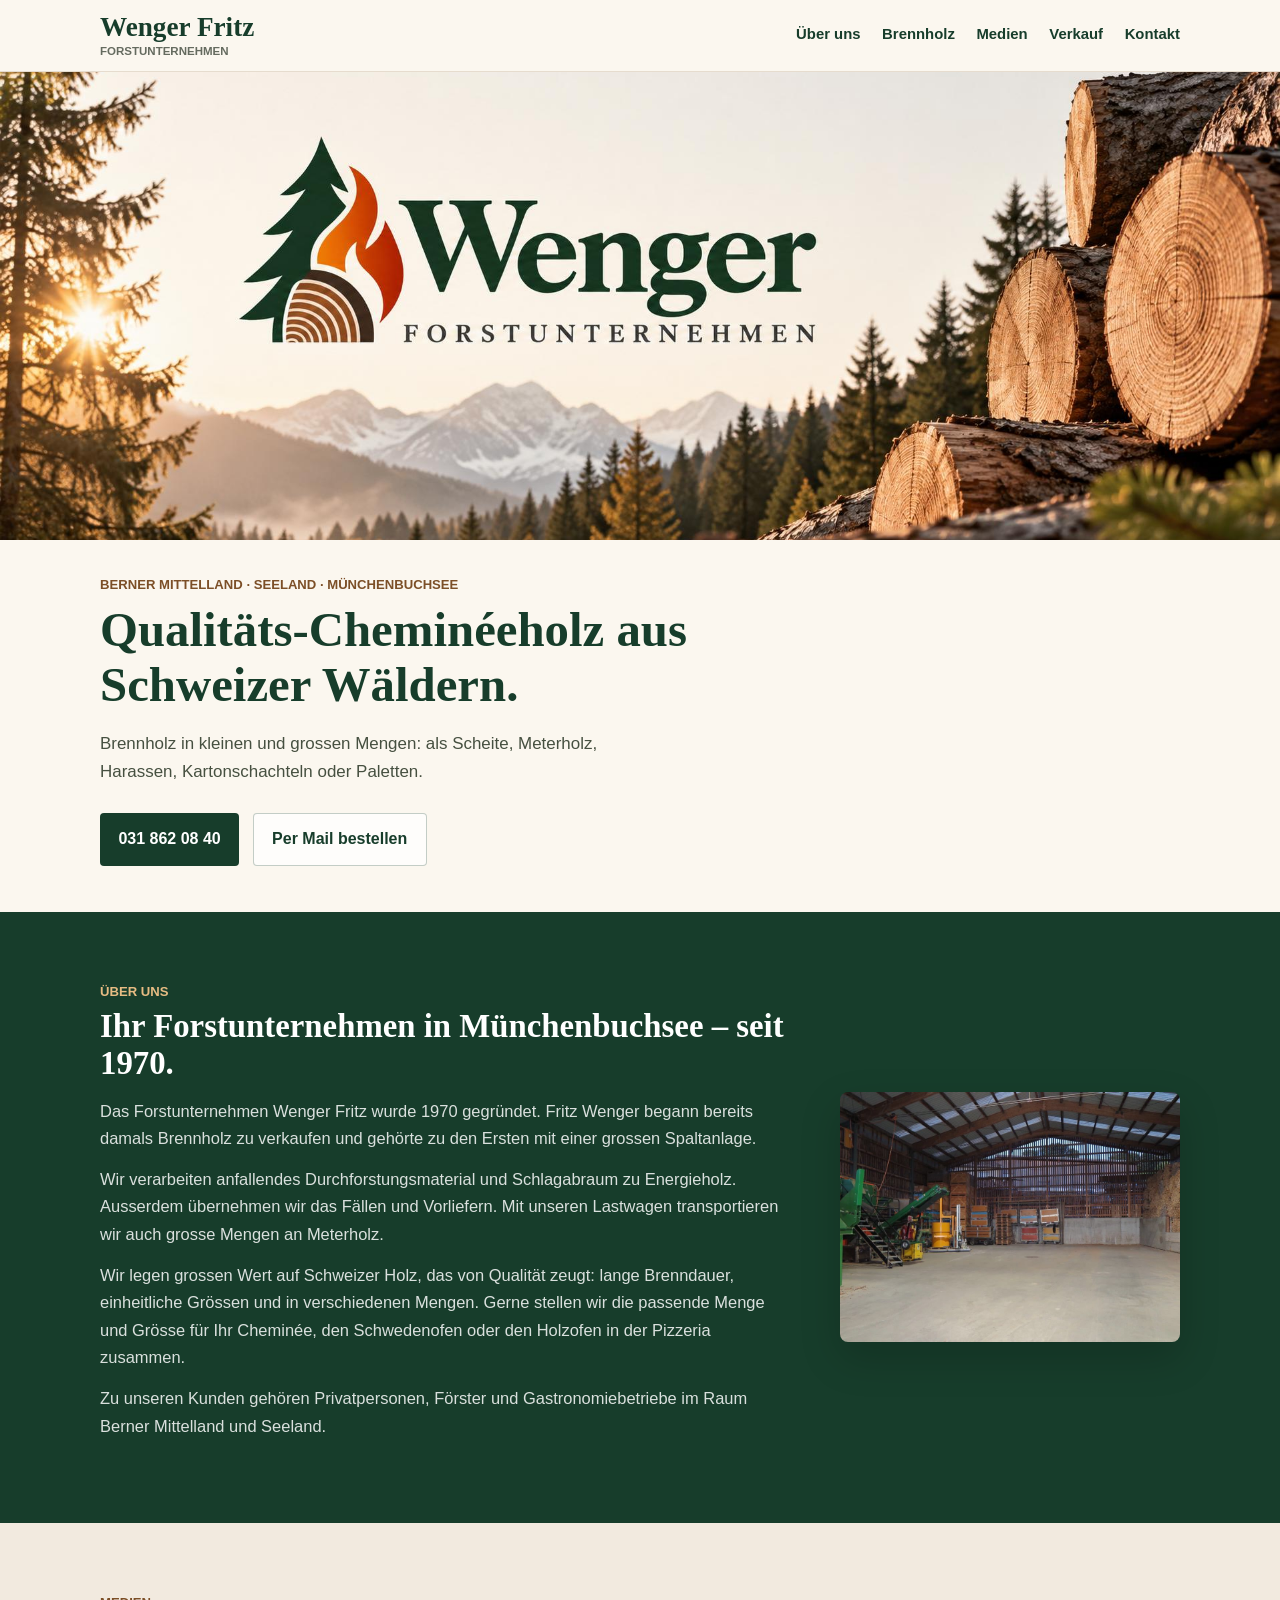
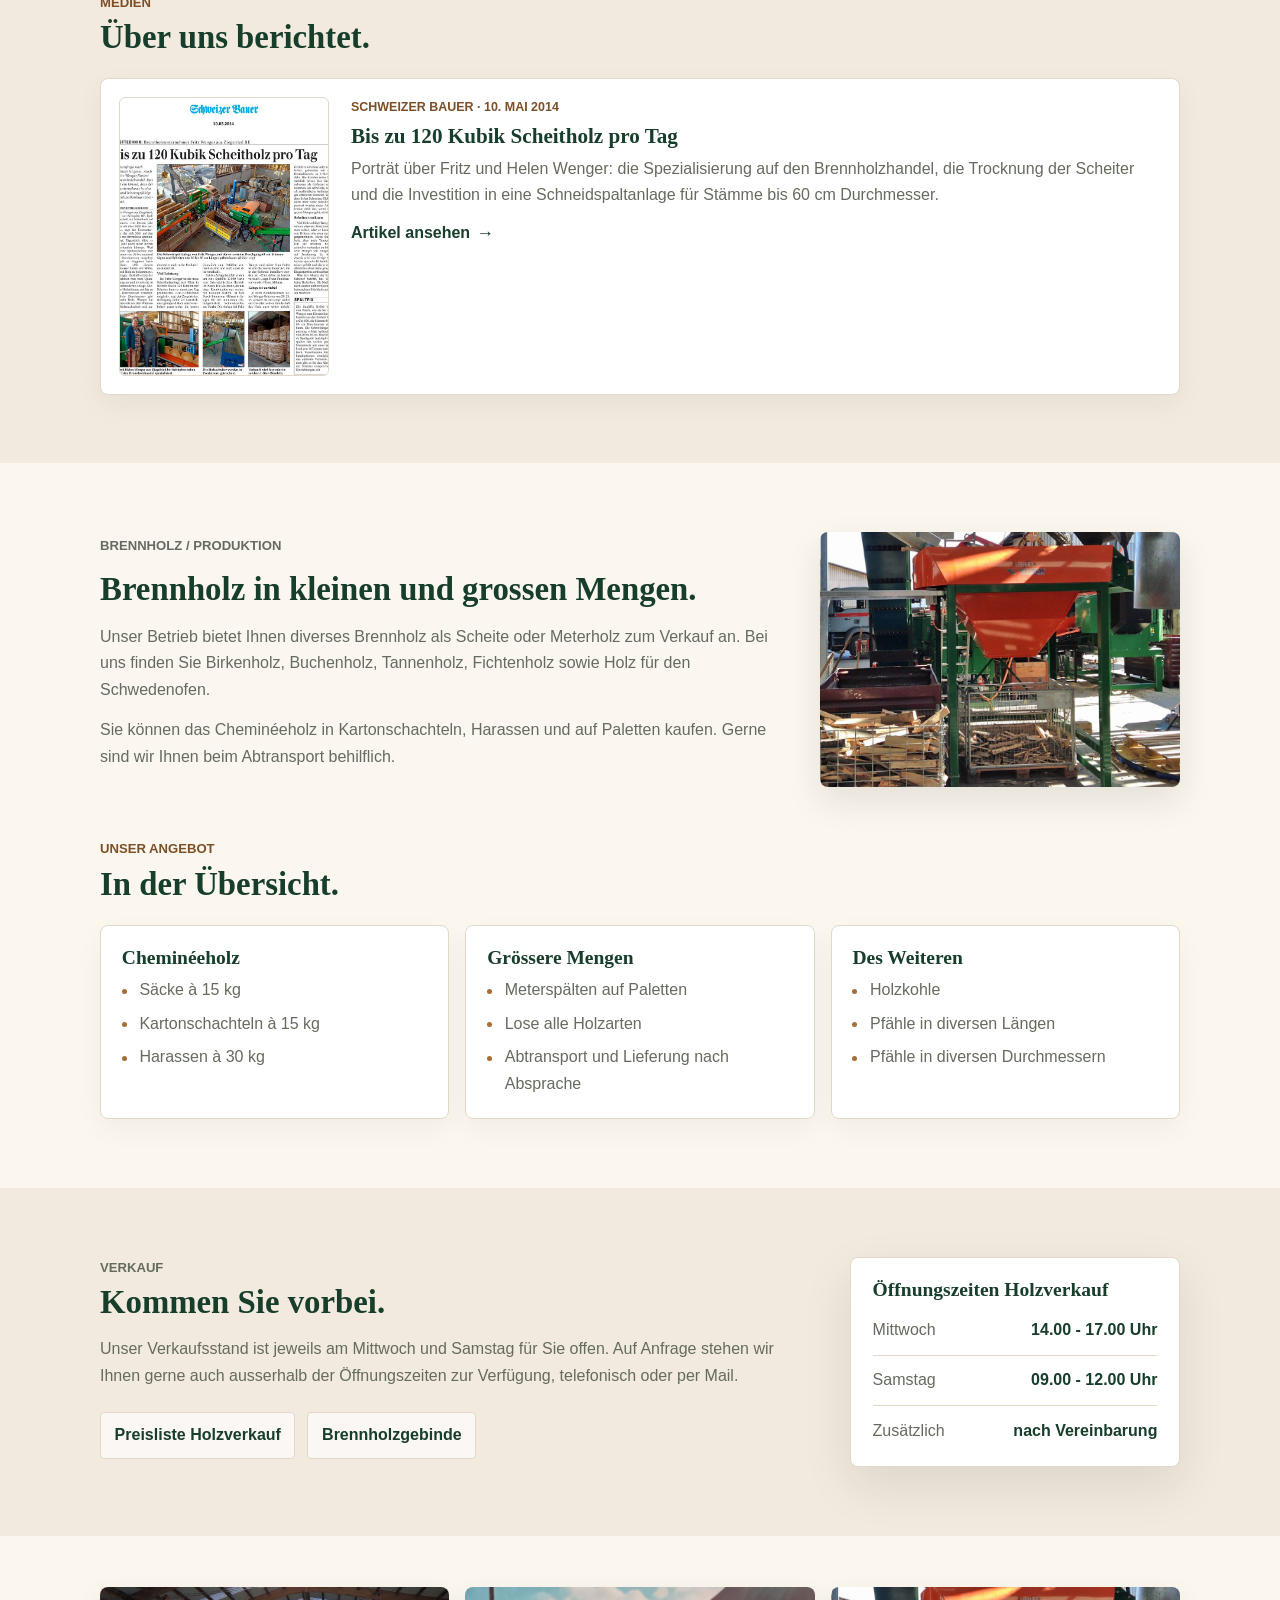
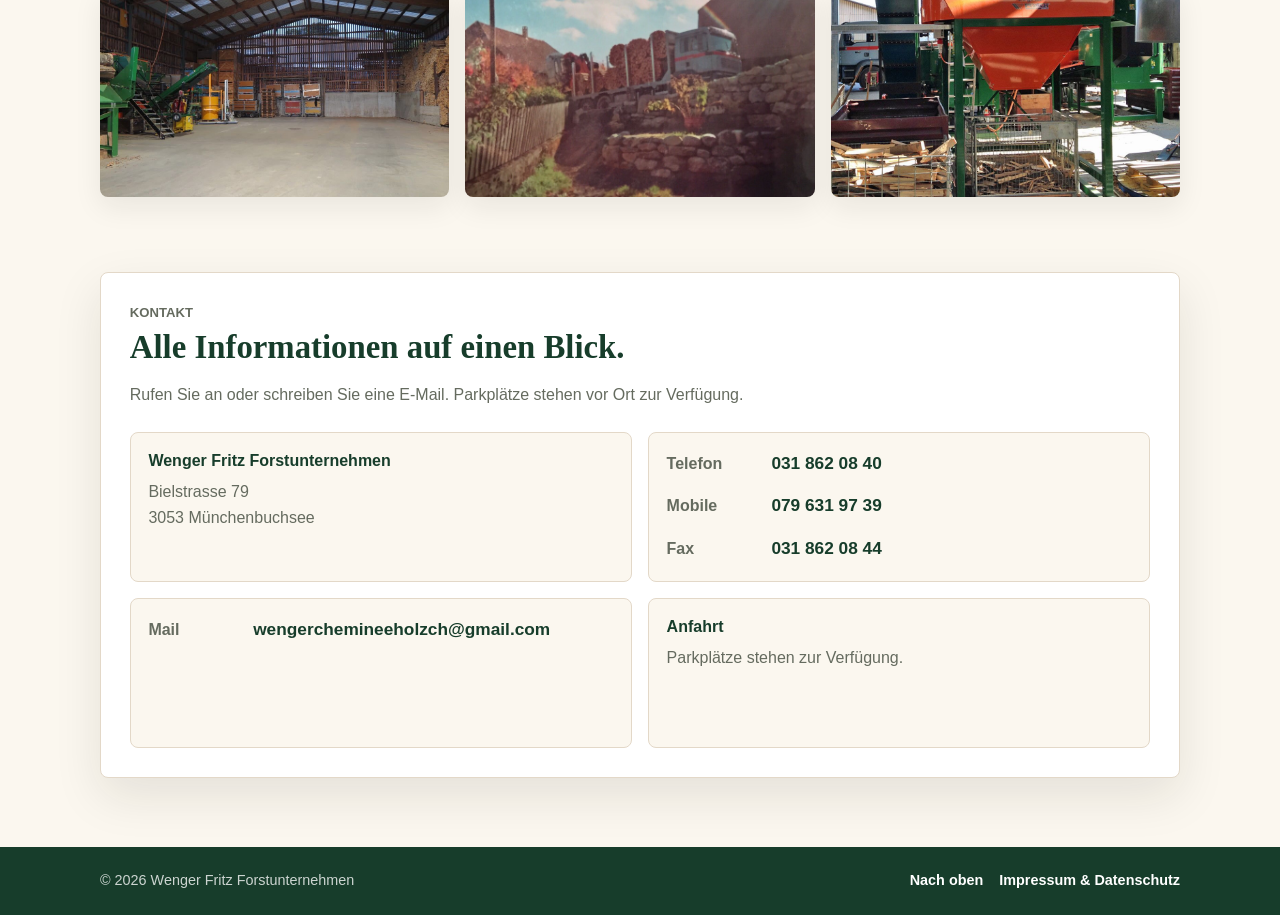
==== commit a67a5491: "Logo-Banner als Hero, Medien-Sektion mit Artikel-Vorschau Hero: - Neuer Logo-Banner (Medien 19) stat" ====
--- a/index.html
+++ b/index.html
@@ -14,7 +14,7 @@
   <meta property="og:description" content="Qualitäts-Cheminéeholz im Raum Berner Mittelland und Seeland.">
   <meta property="og:type" content="website">
   <meta property="og:locale" content="de_CH">
-  <meta property="og:image" content="images/brennholz.jpeg">
+  <meta property="og:image" content="images/banner-wenger.jpg">
 
   <script type="application/ld+json">
   {
@@ -48,6 +48,7 @@
     <nav class="main-nav" aria-label="Hauptnavigation">
       <a href="#ueber-uns">Über uns</a>
       <a href="#brennholz">Brennholz</a>
+      <a href="#medien">Medien</a>
       <a href="#verkauf">Verkauf</a>
       <a href="#kontakt">Kontakt</a>
     </nav>
@@ -55,8 +56,7 @@
 
   <main>
     <section class="hero" aria-labelledby="hero-title">
-      <img class="hero-image" src="images/brennholz.jpeg" alt="Brennholz von Wenger Fritz Forstunternehmen" width="1280" height="960">
-      <div class="hero-shade" aria-hidden="true"></div>
+      <img class="hero-banner" src="images/banner-wenger.jpg" alt="Wenger Forstunternehmen" width="1916" height="821" fetchpriority="high">
       <div class="hero-content">
         <p class="eyebrow">Berner Mittelland · Seeland · Münchenbuchsee</p>
         <h1 id="hero-title">Qualitäts-Cheminéeholz aus Schweizer Wäldern.</h1>
@@ -79,6 +79,34 @@
           <p>Zu unseren Kunden gehören Privatpersonen, Förster und Gastronomiebetriebe im Raum Berner Mittelland und Seeland.</p>
         </div>
         <img src="images/holzbundle.jpeg" alt="Holzbündel bei Wenger Fritz Forstunternehmen" loading="lazy" width="1024" height="684">
+      </div>
+    </section>
+
+    <section class="section muted" id="medien">
+      <div class="section-inner">
+        <div class="section-heading compact-heading">
+          <p class="section-kicker">Medien</p>
+          <h2>Über uns berichtet.</h2>
+        </div>
+        <div class="media-grid">
+          <article class="media-card">
+            <button class="media-trigger" type="button"
+                    data-media-src="images/medien-schweizer-bauer-2014.jpg"
+                    data-media-pdf="downloads/schweizer-bauer-2014-05-10.pdf"
+                    data-media-title="Schweizer Bauer, 10. Mai 2014 – Bis zu 120 Kubik Scheitholz pro Tag"
+                    data-media-alt="Artikelseite aus dem Schweizer Bauer vom 10. Mai 2014 über Fritz Wenger und seine Schneidspaltanlage">
+              <span class="media-thumb">
+                <img src="images/medien-schweizer-bauer-2014-thumb.jpg" alt="Zeitungsseite Schweizer Bauer vom 10. Mai 2014" loading="lazy" width="760" height="937">
+              </span>
+              <span class="media-body">
+                <span class="media-meta">Schweizer Bauer · 10. Mai 2014</span>
+                <span class="media-title">Bis zu 120 Kubik Scheitholz pro Tag</span>
+                <span class="media-text">Porträt über Fritz und Helen Wenger: die Spezialisierung auf den Brennholzhandel, die Trocknung der Scheiter und die Investition in eine Schneidspaltanlage für Stämme bis 60 cm Durchmesser.</span>
+                <span class="media-cta">Artikel ansehen</span>
+              </span>
+            </button>
+          </article>
+        </div>
       </div>
     </section>
 
@@ -199,6 +227,7 @@
 
   <nav class="bottom-nav" aria-label="Mobile Navigation">
     <a href="#start">Start</a>
+    <a href="#ueber-uns">Über uns</a>
     <a href="#brennholz">Brennholz</a>
     <a href="#verkauf">Verkauf</a>
     <a href="#kontakt">Kontakt</a>
@@ -211,6 +240,23 @@
       <a href="impressum-datenschutz.html">Impressum & Datenschutz</a>
     </div>
   </footer>
+  <div class="lightbox" id="lightbox" hidden>
+    <div class="lightbox-dialog" role="dialog" aria-modal="true" aria-labelledby="lightbox-title">
+      <div class="lightbox-bar">
+        <p class="lightbox-title" id="lightbox-title"></p>
+        <div class="lightbox-tools">
+          <a class="lightbox-pdf" id="lightbox-pdf" href="#" target="_blank" rel="noopener">PDF</a>
+          <button class="lightbox-close" type="button" data-lightbox-close aria-label="Vorschau schliessen">&times;</button>
+        </div>
+      </div>
+      <div class="lightbox-stage">
+        <img id="lightbox-image" src="" alt="">
+      </div>
+      <p class="lightbox-hint">Zum Vergrössern auf die Seite tippen · Schliessen mit ×, Klick daneben oder Esc</p>
+    </div>
+  </div>
+
+  <script src="js/main.js" defer></script>
 </body>
 </html>
 
--- a/css/style.css
+++ b/css/style.css
@@ -52,22 +52,19 @@
 .bottom-nav { display: none; }
 
 .hero {
-  position: relative;
-  min-height: 620px;
-  display: grid;
-  align-items: center;
-  overflow: hidden;
-  isolation: isolate;
-  background: #d8c3a5;
-}
-.hero-image { position: absolute; inset: 0; z-index: -2; width: 100%; height: 100%; object-fit: cover; object-position: center right; }
-.hero-shade {
-  position: absolute;
-  inset: 0;
-  z-index: -1;
-  background: linear-gradient(90deg, rgba(251, 247, 239, 0.93) 0%, rgba(251, 247, 239, 0.74) 38%, rgba(251, 247, 239, 0.2) 70%, rgba(23, 61, 43, 0.05) 100%);
-}
-.hero-content { width: min(var(--content), calc(100% - 2.5rem)); margin: 0 auto; padding-top: 72px; }
+  background: var(--paper);
+  padding-top: 72px;
+}
+.hero-banner {
+  display: block;
+  width: 100%;
+  height: auto;
+  max-height: min(52svh, 520px);
+  object-fit: cover;
+  object-position: center 34%;
+  background: var(--paper-2);
+}
+.hero-content { width: min(var(--content), calc(100% - 2.5rem)); margin: 0 auto; padding: 2.1rem 0 2.9rem; }
 .eyebrow, .section-kicker { color: var(--wood-dark); font-size: 0.82rem; font-weight: 800; text-transform: uppercase; }
 
 h1, h2, h3 { font-family: Georgia, "Times New Roman", serif; color: var(--green); line-height: 1.12; font-weight: 700; }
@@ -165,7 +162,7 @@
     bottom: 0;
     z-index: 30;
     display: grid;
-    grid-template-columns: repeat(4, minmax(0, 1fr));
+    grid-template-columns: repeat(5, minmax(0, 1fr));
     min-height: calc(58px + env(safe-area-inset-bottom, 0px));
     padding-bottom: env(safe-area-inset-bottom, 0px);
     background: rgba(251, 247, 239, 0.96);
@@ -173,11 +170,10 @@
     box-shadow: 0 -8px 24px rgba(28, 31, 24, 0.08);
     backdrop-filter: blur(14px);
   }
-  .bottom-nav a { display: grid; place-items: center; min-width: 0; min-height: 58px; padding: 0.4rem 0.2rem; color: var(--green); font-size: 0.76rem; font-weight: 800; text-align: center; }
+  .bottom-nav a { display: grid; place-items: center; min-width: 0; min-height: 58px; padding: 0.4rem 0.15rem; color: var(--green); font-size: 0.72rem; font-weight: 800; text-align: center; hyphens: auto; }
   .bottom-nav a:hover { color: var(--wood-dark); }
-  .hero { min-height: 590px; align-items: end; }
-  .hero-shade { background: linear-gradient(180deg, rgba(251, 247, 239, 0.9) 0%, rgba(251, 247, 239, 0.55) 38%, rgba(251, 247, 239, 0.82) 76%, rgba(251, 247, 239, 0.9) 100%); }
-  .hero-content { width: min(100% - 2rem, 680px); padding: 5.4rem 0 2.7rem; }
+  .hero { padding-top: 62px; }
+  .hero-content { width: calc(100% - 2rem); max-width: var(--content); padding: 2rem 0 2.5rem; }
   h1 { font-size: 2.2rem; }
   h2 { font-size: 1.75rem; }
   .lead { font-size: 1rem; }
@@ -198,18 +194,8 @@
   .site-header { min-height: 54px; gap: 0.75rem; padding: 0.45rem 0.85rem; }
   .brand-name { font-size: 1.22rem; }
   .brand-sub { margin-top: 0.18rem; font-size: 0.56rem; }
-  .hero { min-height: calc(100svh - 54px); align-items: start; }
-  .hero-image { object-position: 58% center; }
-  .hero-shade { background: linear-gradient(180deg, rgba(251, 247, 239, 0.88) 0%, rgba(251, 247, 239, 0.78) 48%, rgba(251, 247, 239, 0.62) 100%); }
-  .hero-content {
-    width: calc(100% - 1.5rem);
-    margin-top: calc(54px + 0.9rem);
-    padding: 0.95rem 0.95rem 1.1rem;
-    background: rgba(251, 247, 239, 0.74);
-    border: 1px solid rgba(227, 216, 200, 0.72);
-    border-radius: var(--radius);
-    backdrop-filter: blur(2px);
-  }
+  .hero { padding-top: 54px; }
+  .hero-content { width: calc(100% - 1.5rem); padding: 1.6rem 0 2.1rem; }
   .eyebrow, .section-kicker { font-size: 0.72rem; }
   .eyebrow { line-height: 1.45; }
   h1 { margin-top: 0.45rem; font-size: 1.62rem; }
@@ -224,7 +210,7 @@
   .hours dl div { flex-direction: column; gap: 0.1rem; }
   .hours dd { text-align: left; }
   .photo-row { width: calc(100% - 1.5rem); }
-  .bottom-nav a { font-size: 0.68rem; }
+  .bottom-nav a { font-size: 0.64rem; }
   .footer-links { flex-direction: column; gap: 0.45rem; }
   .legal-main { padding-top: 54px; }
   .legal-card { padding: 1.2rem; }
@@ -234,11 +220,11 @@
 @media (max-width: 380px) {
   .brand-name { font-size: 1.15rem; }
   .brand-sub { font-size: 0.54rem; }
-  .hero-content { width: calc(100% - 1rem); margin-top: calc(54px + 0.6rem); padding: 0.8rem; }
+  .hero-content { width: calc(100% - 1rem); padding: 1.35rem 0 1.8rem; }
   h1 { font-size: 1.45rem; }
   .lead { font-size: 0.9rem; }
   .button { min-height: 44px; padding: 0.7rem 0.9rem; }
-  .bottom-nav a { font-size: 0.62rem; }
+  .bottom-nav a { font-size: 0.58rem; }
 }
 
 
@@ -292,3 +278,142 @@
   }
 }
 
+
+
+/* --- Medien: Karte + Vorschau --- */
+.media-grid { display: grid; gap: 1rem; }
+.media-trigger {
+  display: grid;
+  grid-template-columns: 210px minmax(0, 1fr);
+  gap: 1.4rem;
+  width: 100%;
+  margin: 0;
+  padding: 1.1rem;
+  background: var(--white);
+  border: 1px solid var(--line);
+  border-radius: var(--radius);
+  box-shadow: 0 10px 28px rgba(28, 31, 24, 0.05);
+  font: inherit;
+  color: inherit;
+  text-align: left;
+  cursor: pointer;
+  transition: transform 0.18s ease, border-color 0.18s ease, box-shadow 0.18s ease;
+}
+.media-trigger:hover { transform: translateY(-2px); border-color: var(--wood); box-shadow: var(--shadow); }
+.media-trigger:focus-visible { outline: 3px solid var(--wood); outline-offset: 3px; }
+.media-thumb { display: block; overflow: hidden; border: 1px solid var(--line); border-radius: 6px; background: var(--paper-2); }
+.media-thumb img { width: 100%; height: 100%; aspect-ratio: 3 / 4; object-fit: cover; object-position: top center; }
+.media-body { display: grid; align-content: start; gap: 0.42rem; min-width: 0; }
+.media-meta { color: var(--wood-dark); font-size: 0.78rem; font-weight: 800; text-transform: uppercase; }
+.media-title { font-family: Georgia, "Times New Roman", serif; color: var(--green); font-size: 1.32rem; font-weight: 700; line-height: 1.2; }
+.media-text { color: var(--muted); }
+.media-cta { display: inline-flex; align-items: center; gap: 0.4rem; margin-top: 0.3rem; color: var(--green); font-weight: 800; }
+.media-cta::after { content: "→"; font-size: 1.1em; line-height: 1; }
+.media-trigger:hover .media-cta { color: var(--wood-dark); }
+
+.lightbox {
+  position: fixed;
+  inset: 0;
+  z-index: 60;
+  display: flex;
+  align-items: center;
+  justify-content: center;
+  padding: clamp(0.5rem, 3vw, 2rem);
+  background: rgba(20, 24, 18, 0.82);
+  backdrop-filter: blur(3px);
+}
+.lightbox[hidden] { display: none; }
+.lightbox-dialog {
+  display: flex;
+  flex-direction: column;
+  width: min(940px, 100%);
+  max-height: 100%;
+  overflow: hidden;
+  background: var(--paper);
+  border-radius: var(--radius);
+  box-shadow: 0 30px 80px rgba(0, 0, 0, 0.45);
+}
+.lightbox-bar {
+  display: flex;
+  align-items: center;
+  justify-content: space-between;
+  gap: 0.75rem;
+  flex: 0 0 auto;
+  padding: 0.65rem 0.7rem 0.65rem 1rem;
+  background: var(--green);
+  color: var(--white);
+}
+.lightbox-title { min-width: 0; font-size: 0.92rem; font-weight: 700; line-height: 1.35; }
+.lightbox-tools { display: flex; align-items: center; gap: 0.5rem; flex: 0 0 auto; }
+.lightbox-pdf {
+  display: inline-flex;
+  align-items: center;
+  min-height: 38px;
+  padding: 0.4rem 0.8rem;
+  border: 1px solid rgba(255, 255, 255, 0.42);
+  border-radius: 4px;
+  color: var(--white);
+  font-size: 0.85rem;
+  font-weight: 700;
+}
+.lightbox-pdf:hover { background: rgba(255, 255, 255, 0.14); }
+.lightbox-close {
+  display: grid;
+  place-items: center;
+  width: 38px;
+  height: 38px;
+  padding: 0;
+  border: 1px solid rgba(255, 255, 255, 0.42);
+  border-radius: 4px;
+  background: transparent;
+  color: var(--white);
+  font-family: inherit;
+  font-size: 1.4rem;
+  line-height: 1;
+  cursor: pointer;
+}
+.lightbox-close:hover { background: rgba(255, 255, 255, 0.14); }
+.lightbox-pdf:focus-visible, .lightbox-close:focus-visible { outline: 3px solid var(--wood); outline-offset: 2px; }
+.lightbox-stage {
+  flex: 1 1 auto;
+  min-height: 0;
+  overflow: auto;
+  -webkit-overflow-scrolling: touch;
+  padding: 0.75rem;
+  background: var(--paper-2);
+}
+.lightbox-stage img {
+  display: block;
+  width: 100%;
+  height: auto;
+  border-radius: 4px;
+  background: var(--white);
+  box-shadow: 0 8px 24px rgba(0, 0, 0, 0.16);
+  cursor: zoom-in;
+}
+.lightbox-stage.is-zoomed img { width: min(1600px, 280%); max-width: none; cursor: zoom-out; }
+.lightbox-hint {
+  flex: 0 0 auto;
+  padding: 0.45rem 1rem 0.55rem;
+  background: var(--paper);
+  border-top: 1px solid var(--line);
+  color: var(--muted);
+  font-size: 0.78rem;
+  text-align: center;
+}
+body.is-locked { overflow: hidden; }
+
+@media (max-width: 720px) {
+  .media-trigger { grid-template-columns: 1fr; gap: 1rem; padding: 0.9rem; }
+  .media-thumb img { aspect-ratio: 16 / 10; }
+  .media-title { font-size: 1.2rem; }
+}
+
+@media (max-width: 560px) {
+  .lightbox { padding: 0.45rem; }
+  .lightbox-bar { padding: 0.55rem 0.55rem 0.55rem 0.8rem; }
+  .lightbox-title { font-size: 0.8rem; }
+  .lightbox-pdf { min-height: 36px; padding: 0.35rem 0.6rem; font-size: 0.78rem; }
+  .lightbox-close { width: 36px; height: 36px; }
+  .lightbox-stage { padding: 0.5rem; }
+}
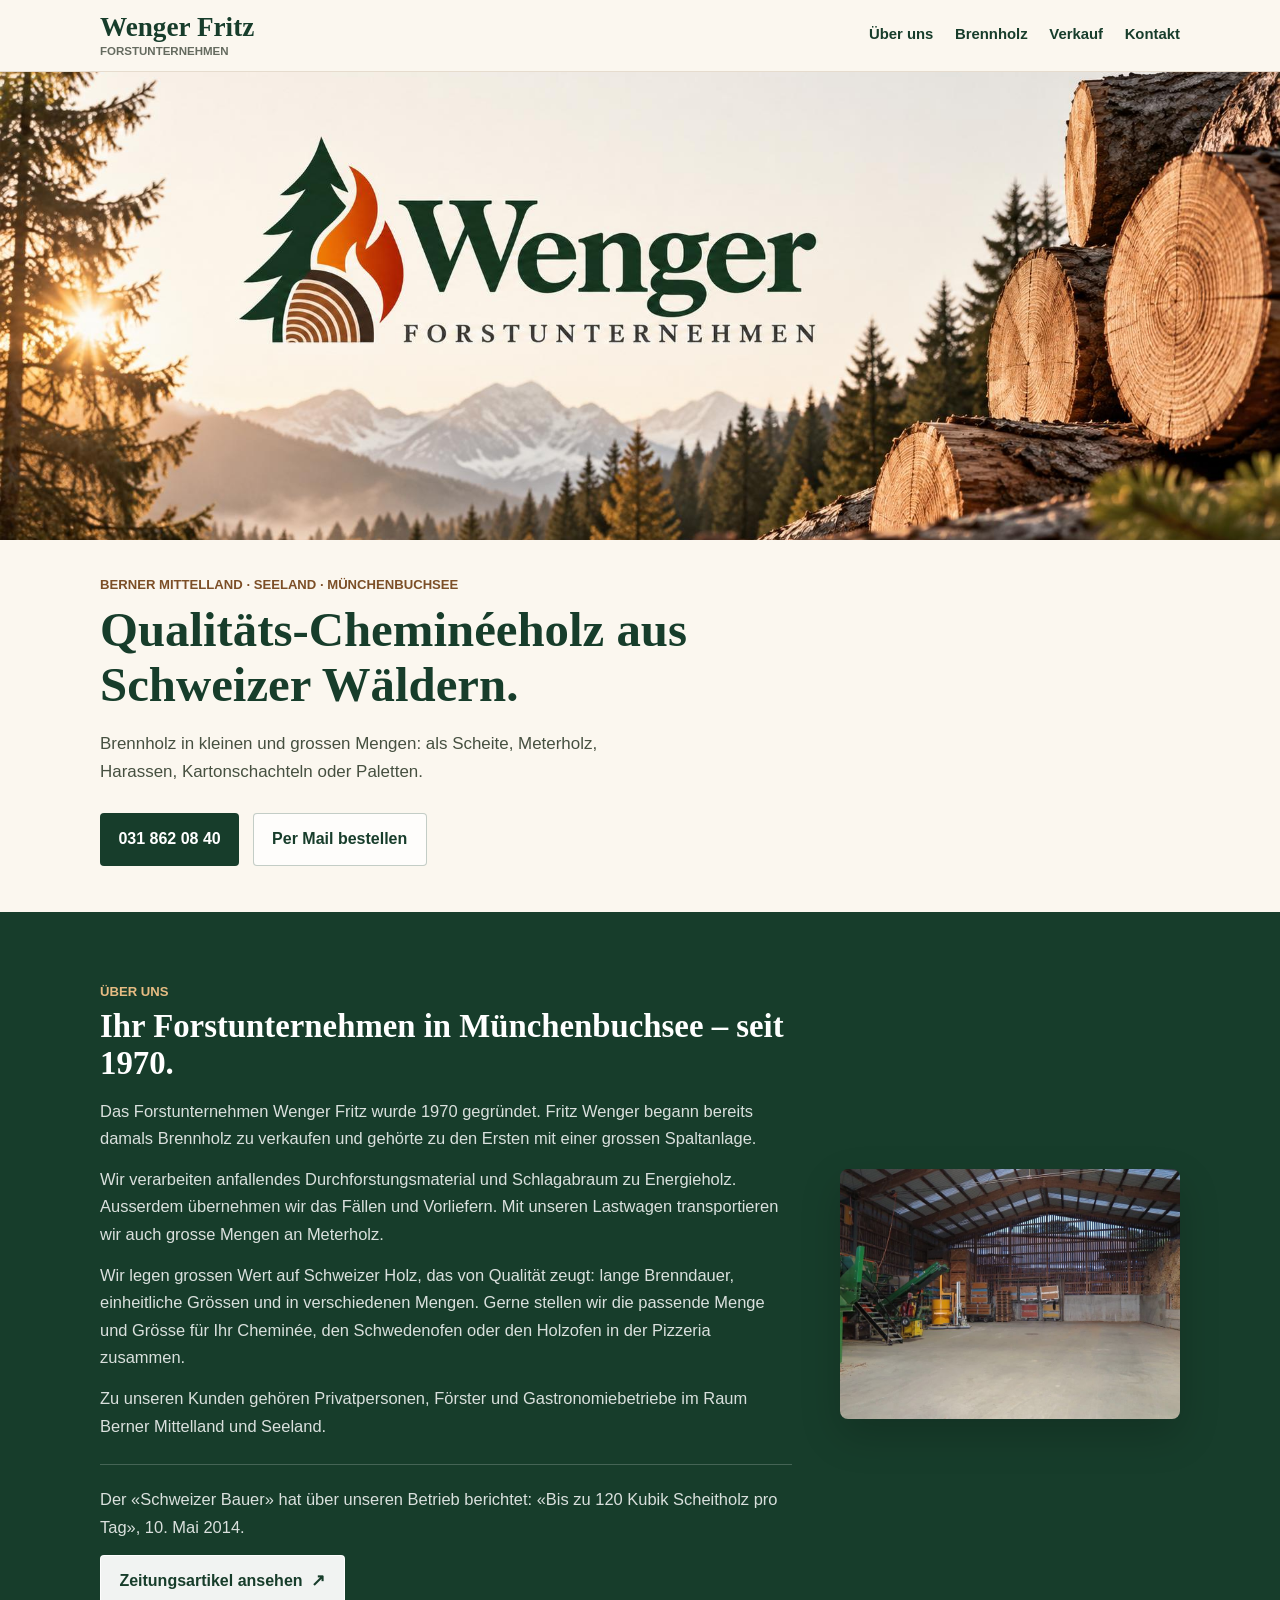
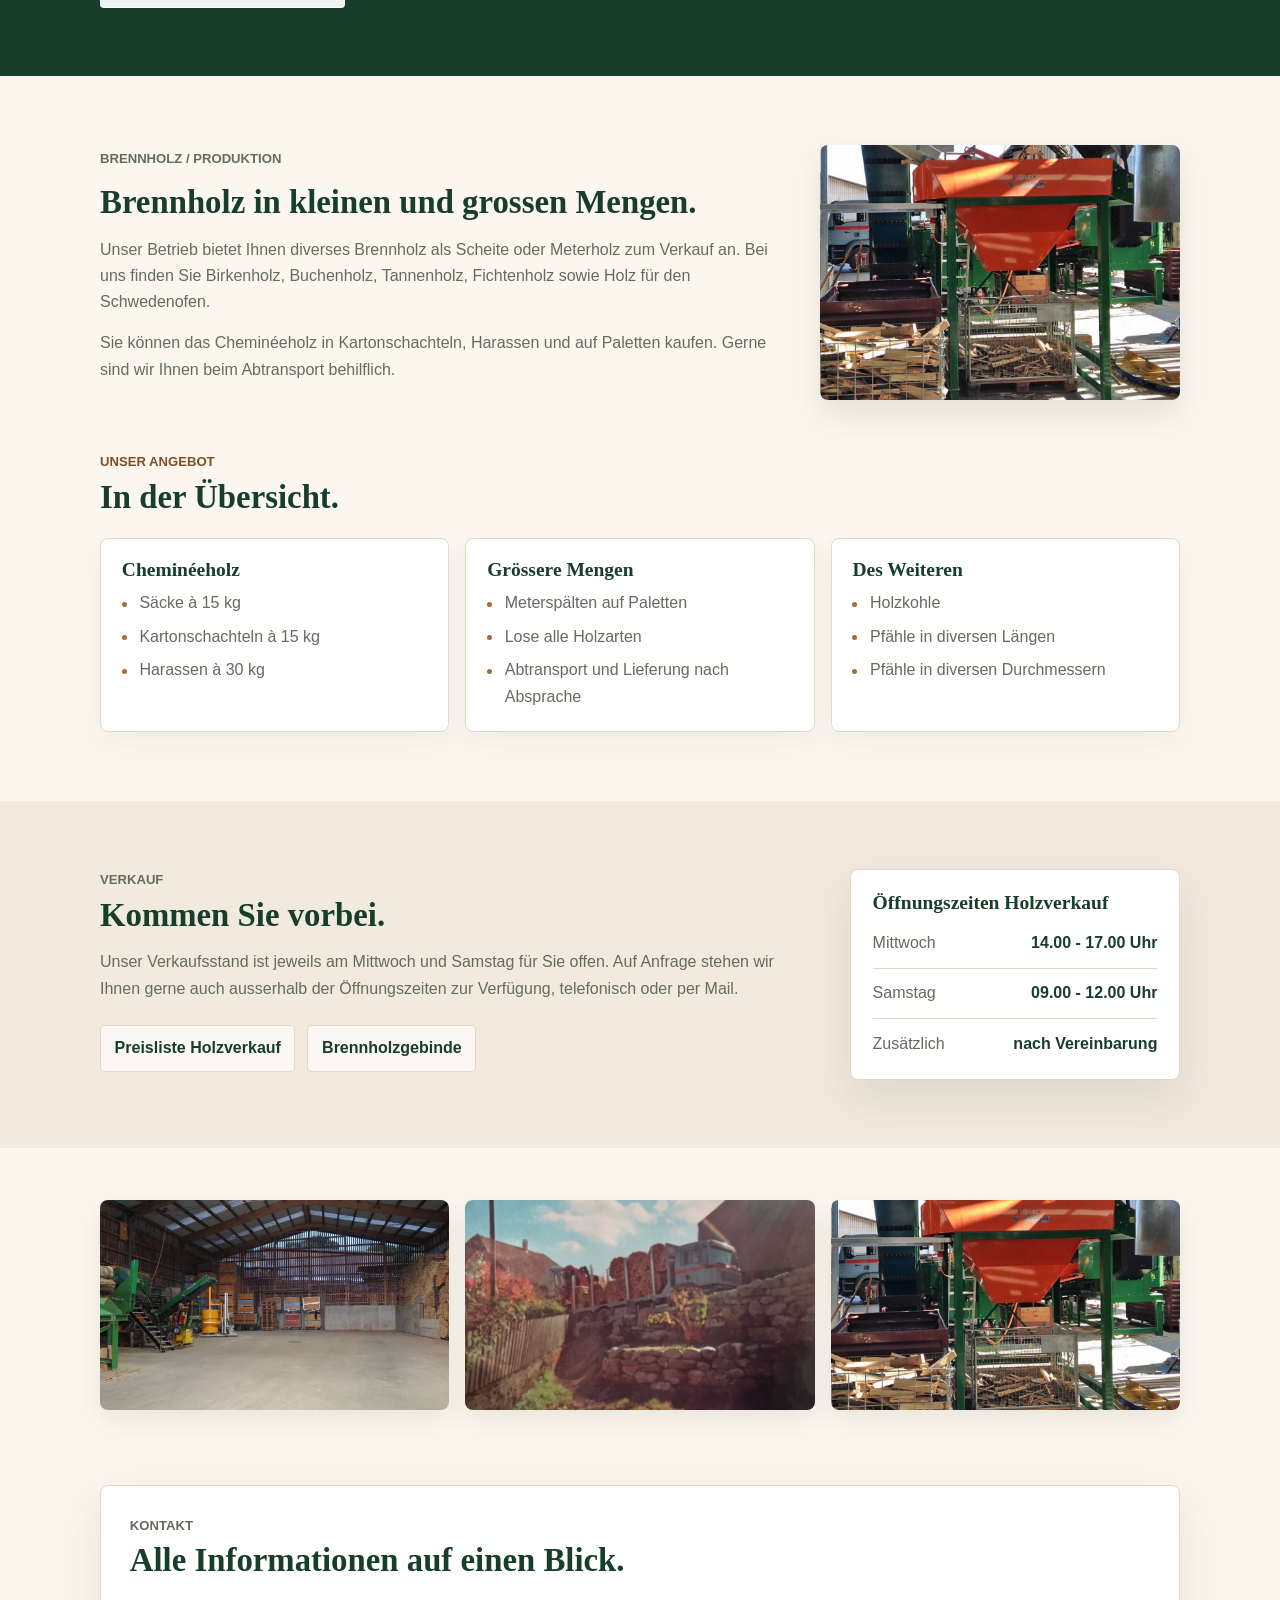
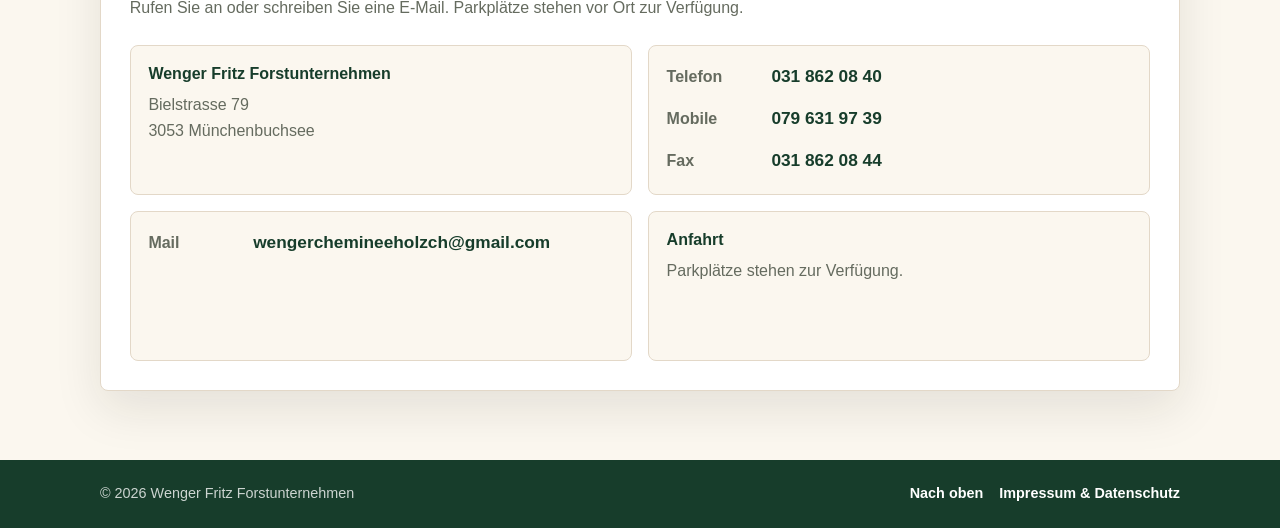
==== commit 941926a7: "Zeitungsartikel als Button in "Ueber uns" statt eigener Medien-Sektion - Eigene Sektion #medien wied" ====
--- a/index.html
+++ b/index.html
@@ -48,7 +48,6 @@
     <nav class="main-nav" aria-label="Hauptnavigation">
       <a href="#ueber-uns">Über uns</a>
       <a href="#brennholz">Brennholz</a>
-      <a href="#medien">Medien</a>
       <a href="#verkauf">Verkauf</a>
       <a href="#kontakt">Kontakt</a>
     </nav>
@@ -77,36 +76,16 @@
           <p>Wir verarbeiten anfallendes Durchforstungsmaterial und Schlagabraum zu Energieholz. Ausserdem übernehmen wir das Fällen und Vorliefern. Mit unseren Lastwagen transportieren wir auch grosse Mengen an Meterholz.</p>
           <p>Wir legen grossen Wert auf Schweizer Holz, das von Qualität zeugt: lange Brenndauer, einheitliche Grössen und in verschiedenen Mengen. Gerne stellen wir die passende Menge und Grösse für Ihr Cheminée, den Schwedenofen oder den Holzofen in der Pizzeria zusammen.</p>
           <p>Zu unseren Kunden gehören Privatpersonen, Förster und Gastronomiebetriebe im Raum Berner Mittelland und Seeland.</p>
-        </div>
-        <img src="images/holzbundle.jpeg" alt="Holzbündel bei Wenger Fritz Forstunternehmen" loading="lazy" width="1024" height="684">
-      </div>
-    </section>
-
-    <section class="section muted" id="medien">
-      <div class="section-inner">
-        <div class="section-heading compact-heading">
-          <p class="section-kicker">Medien</p>
-          <h2>Über uns berichtet.</h2>
-        </div>
-        <div class="media-grid">
-          <article class="media-card">
-            <button class="media-trigger" type="button"
+          <div class="about-media">
+            <p class="about-media-note">Der «Schweizer Bauer» hat über unseren Betrieb berichtet: «Bis zu 120 Kubik Scheitholz pro Tag», 10. Mai 2014.</p>
+            <button class="button secondary media-trigger" type="button"
                     data-media-src="images/medien-schweizer-bauer-2014.jpg"
                     data-media-pdf="downloads/schweizer-bauer-2014-05-10.pdf"
                     data-media-title="Schweizer Bauer, 10. Mai 2014 – Bis zu 120 Kubik Scheitholz pro Tag"
-                    data-media-alt="Artikelseite aus dem Schweizer Bauer vom 10. Mai 2014 über Fritz Wenger und seine Schneidspaltanlage">
-              <span class="media-thumb">
-                <img src="images/medien-schweizer-bauer-2014-thumb.jpg" alt="Zeitungsseite Schweizer Bauer vom 10. Mai 2014" loading="lazy" width="760" height="937">
-              </span>
-              <span class="media-body">
-                <span class="media-meta">Schweizer Bauer · 10. Mai 2014</span>
-                <span class="media-title">Bis zu 120 Kubik Scheitholz pro Tag</span>
-                <span class="media-text">Porträt über Fritz und Helen Wenger: die Spezialisierung auf den Brennholzhandel, die Trocknung der Scheiter und die Investition in eine Schneidspaltanlage für Stämme bis 60 cm Durchmesser.</span>
-                <span class="media-cta">Artikel ansehen</span>
-              </span>
-            </button>
-          </article>
-        </div>
+                    data-media-alt="Artikelseite aus dem Schweizer Bauer vom 10. Mai 2014 über Fritz Wenger und seine Schneidspaltanlage">Zeitungsartikel ansehen</button>
+          </div>
+        </div>
+        <img src="images/holzbundle.jpeg" alt="Holzbündel bei Wenger Fritz Forstunternehmen" loading="lazy" width="1024" height="684">
       </div>
     </section>
 
--- a/css/style.css
+++ b/css/style.css
@@ -280,36 +280,23 @@
 
 
 
-/* --- Medien: Karte + Vorschau --- */
-.media-grid { display: grid; gap: 1rem; }
-.media-trigger {
-  display: grid;
-  grid-template-columns: 210px minmax(0, 1fr);
-  gap: 1.4rem;
-  width: 100%;
-  margin: 0;
-  padding: 1.1rem;
-  background: var(--white);
-  border: 1px solid var(--line);
-  border-radius: var(--radius);
-  box-shadow: 0 10px 28px rgba(28, 31, 24, 0.05);
-  font: inherit;
-  color: inherit;
-  text-align: left;
-  cursor: pointer;
-  transition: transform 0.18s ease, border-color 0.18s ease, box-shadow 0.18s ease;
-}
-.media-trigger:hover { transform: translateY(-2px); border-color: var(--wood); box-shadow: var(--shadow); }
-.media-trigger:focus-visible { outline: 3px solid var(--wood); outline-offset: 3px; }
-.media-thumb { display: block; overflow: hidden; border: 1px solid var(--line); border-radius: 6px; background: var(--paper-2); }
-.media-thumb img { width: 100%; height: 100%; aspect-ratio: 3 / 4; object-fit: cover; object-position: top center; }
-.media-body { display: grid; align-content: start; gap: 0.42rem; min-width: 0; }
-.media-meta { color: var(--wood-dark); font-size: 0.78rem; font-weight: 800; text-transform: uppercase; }
-.media-title { font-family: Georgia, "Times New Roman", serif; color: var(--green); font-size: 1.32rem; font-weight: 700; line-height: 1.2; }
-.media-text { color: var(--muted); }
-.media-cta { display: inline-flex; align-items: center; gap: 0.4rem; margin-top: 0.3rem; color: var(--green); font-weight: 800; }
-.media-cta::after { content: "→"; font-size: 1.1em; line-height: 1; }
-.media-trigger:hover .media-cta { color: var(--wood-dark); }
+/* --- Medien: Artikel-Button im Bereich "Ueber uns" --- */
+.about-media {
+  margin-top: 1.5rem;
+  padding-top: 1.35rem;
+  border-top: 1px solid rgba(255, 255, 255, 0.2);
+}
+.about .about-media-note { margin-bottom: 0.95rem; color: rgba(255, 255, 255, 0.78); font-size: 0.97rem; }
+button.button { font-family: inherit; font-size: inherit; line-height: inherit; cursor: pointer; }
+.about .media-trigger {
+  gap: 0.55rem;
+  color: var(--green);
+  background: rgba(255, 255, 255, 0.94);
+  border: 1px solid rgba(255, 255, 255, 0.94);
+}
+.about .media-trigger:hover { background: var(--white); border-color: #e7bc83; color: var(--wood-dark); }
+.about .media-trigger:focus-visible { outline: 3px solid #e7bc83; outline-offset: 3px; }
+.media-trigger::after { content: "↗"; font-size: 1.05em; line-height: 1; }
 
 .lightbox {
   position: fixed;
@@ -403,12 +390,6 @@
 }
 body.is-locked { overflow: hidden; }
 
-@media (max-width: 720px) {
-  .media-trigger { grid-template-columns: 1fr; gap: 1rem; padding: 0.9rem; }
-  .media-thumb img { aspect-ratio: 16 / 10; }
-  .media-title { font-size: 1.2rem; }
-}
-
 @media (max-width: 560px) {
   .lightbox { padding: 0.45rem; }
   .lightbox-bar { padding: 0.55rem 0.55rem 0.55rem 0.8rem; }
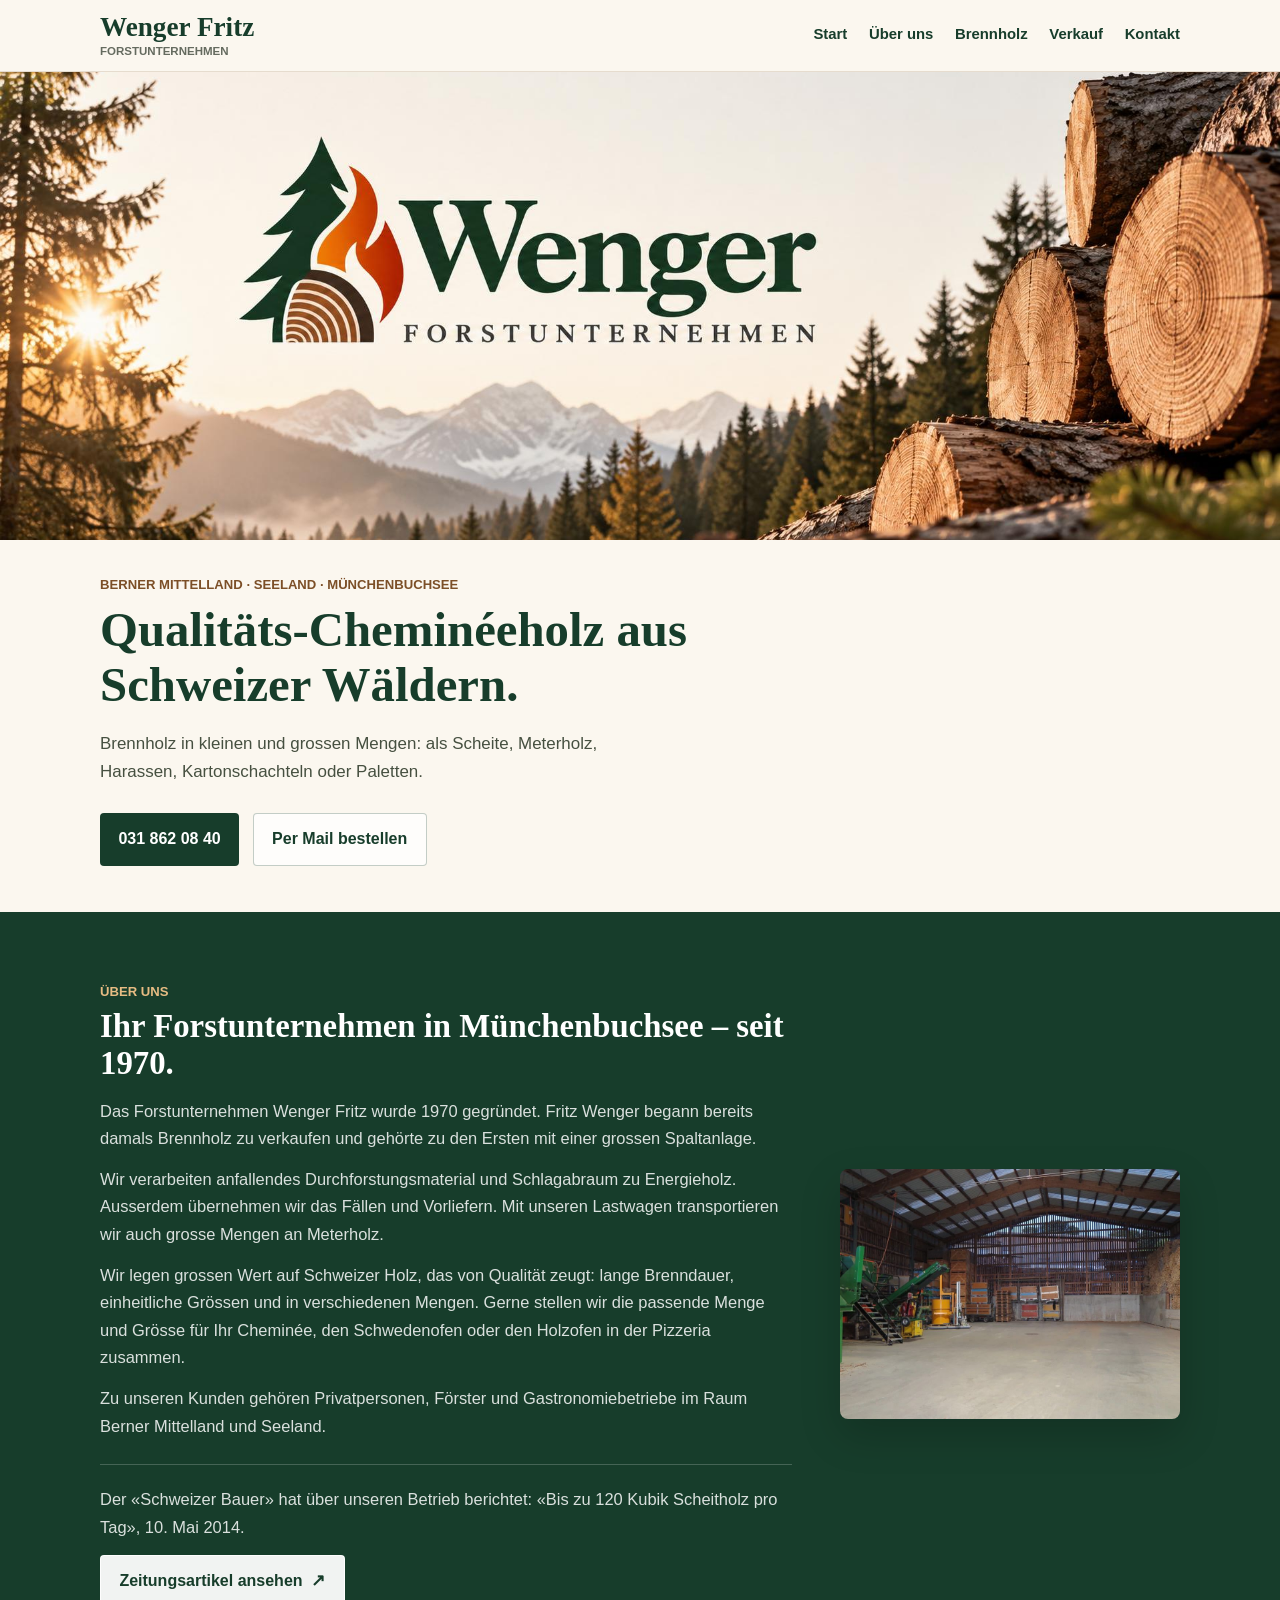
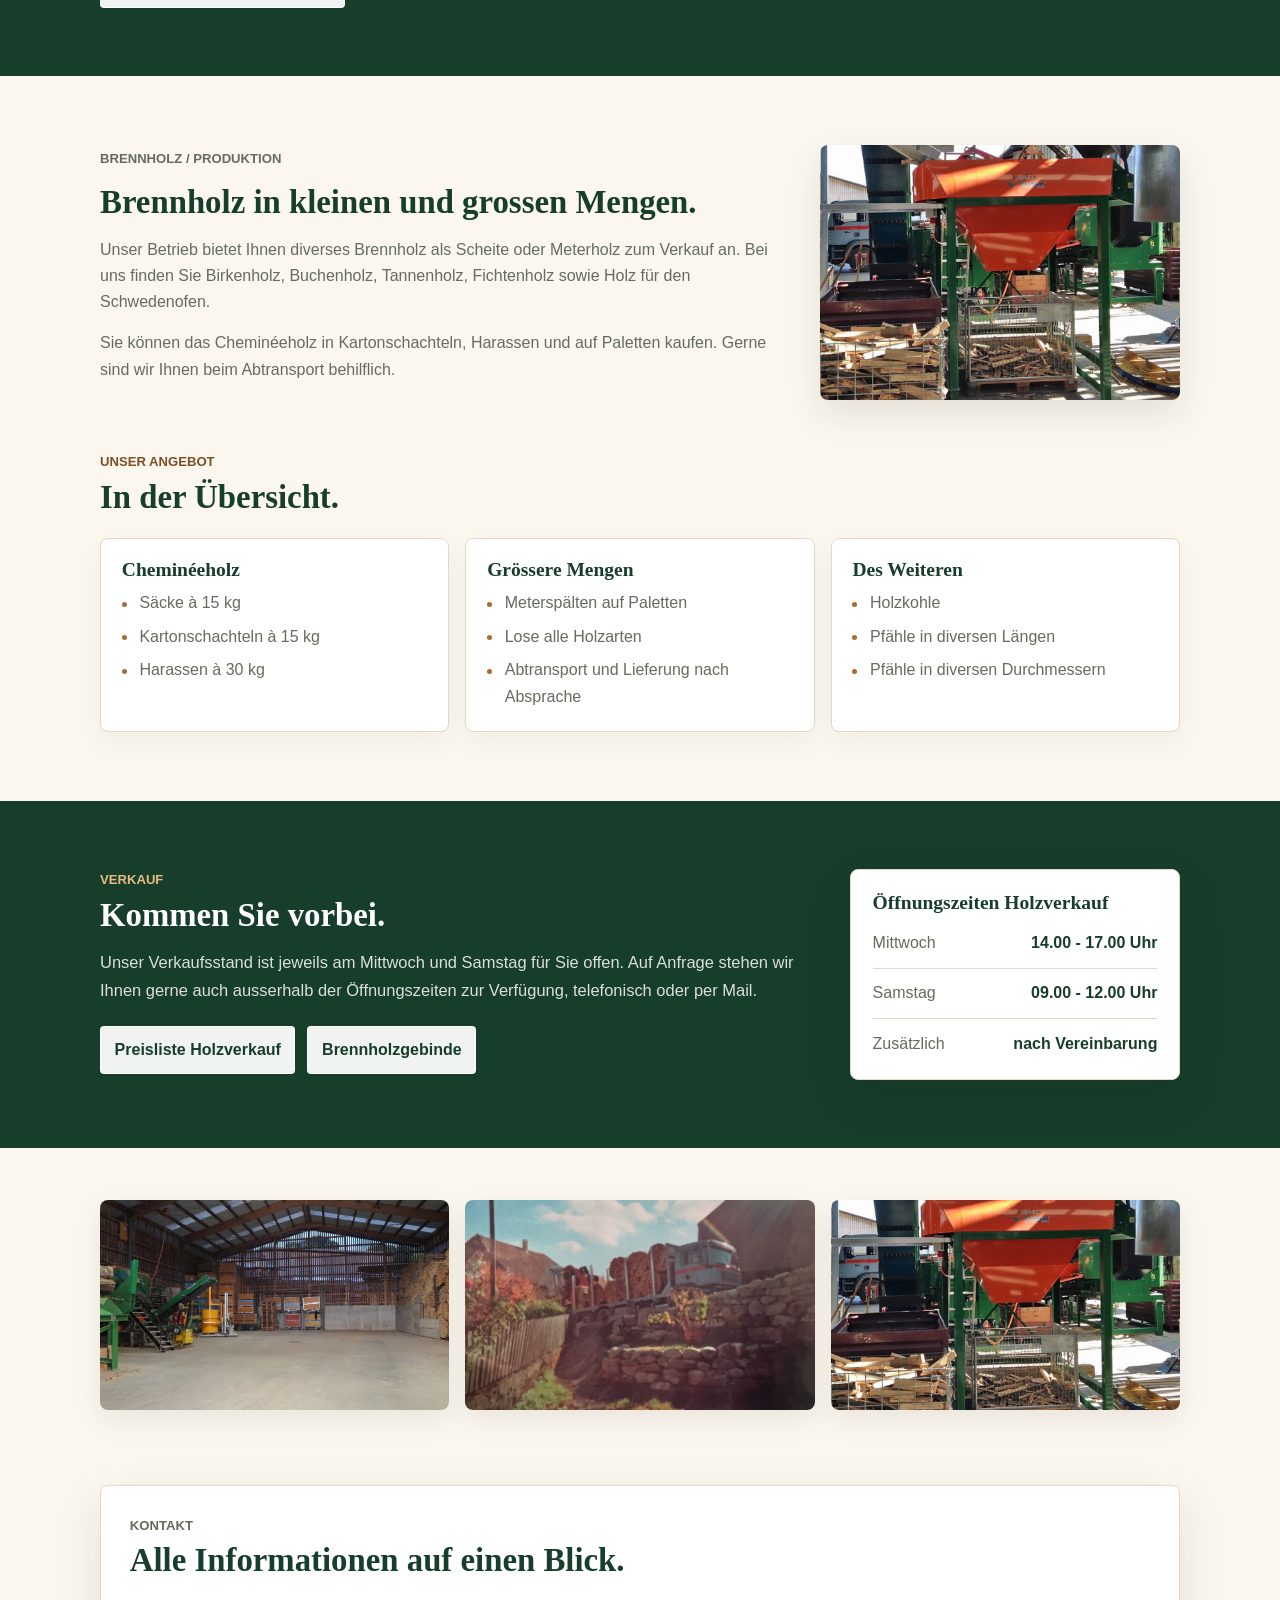
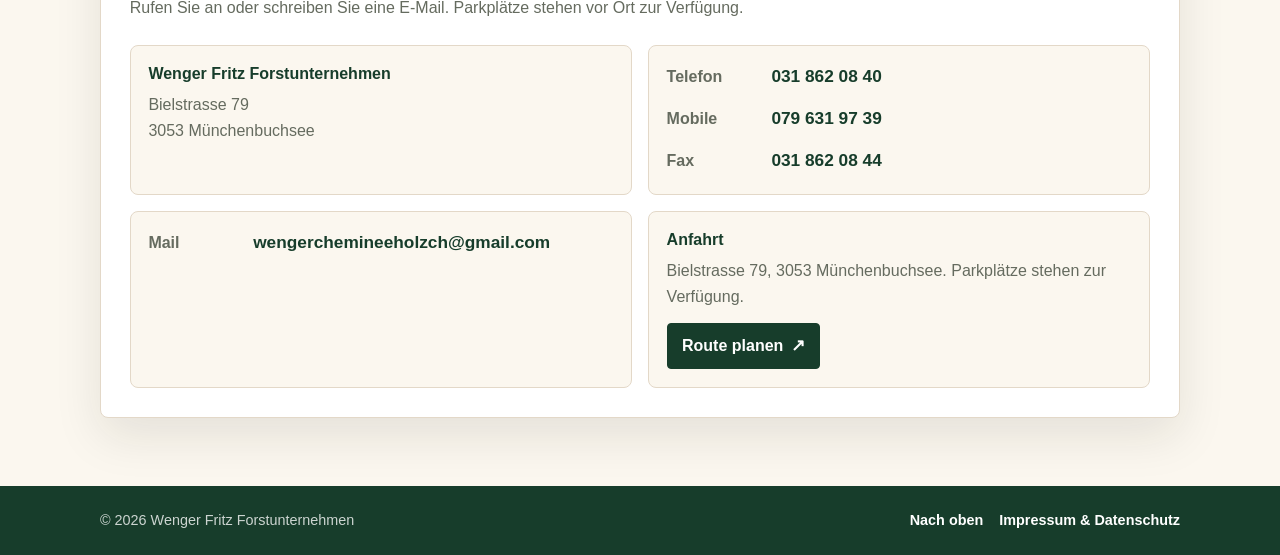
==== commit 36e50be5: "Start-Anker repariert, Verkauf gruen, Route-Button bei Anfahrt Start: - id="start" lag auf dem fixie" ====
--- a/index.html
+++ b/index.html
@@ -40,12 +40,13 @@
   <link rel="stylesheet" href="css/style.css">
 </head>
 <body>
-  <header class="site-header" id="start">
+  <header class="site-header">
     <a class="brand" href="#start" aria-label="Wenger Forstunternehmen Startseite">
       <span class="brand-name">Wenger Fritz</span>
       <span class="brand-sub">Forstunternehmen</span>
     </a>
     <nav class="main-nav" aria-label="Hauptnavigation">
+      <a href="#start">Start</a>
       <a href="#ueber-uns">Über uns</a>
       <a href="#brennholz">Brennholz</a>
       <a href="#verkauf">Verkauf</a>
@@ -53,7 +54,7 @@
     </nav>
   </header>
 
-  <main>
+  <main id="start">
     <section class="hero" aria-labelledby="hero-title">
       <img class="hero-banner" src="images/banner-wenger.jpg" alt="Wenger Forstunternehmen" width="1916" height="821" fetchpriority="high">
       <div class="hero-content">
@@ -67,7 +68,7 @@
       </div>
     </section>
 
-    <section class="section about" id="ueber-uns">
+    <section class="section section-green about" id="ueber-uns">
       <div class="section-inner about-grid">
         <div>
           <p class="section-kicker">Über uns</p>
@@ -134,7 +135,7 @@
       </div>
     </section>
 
-    <section class="section muted" id="verkauf">
+    <section class="section section-green" id="verkauf">
       <div class="section-inner split">
         <div>
           <p class="section-kicker">Verkauf</p>
@@ -197,7 +198,8 @@
           </article>
           <article class="contact-item">
             <h3>Anfahrt</h3>
-            <p>Parkplätze stehen zur Verfügung.</p>
+            <p>Bielstrasse 79, 3053 Münchenbuchsee. Parkplätze stehen zur Verfügung.</p>
+            <a class="route-link" href="https://www.google.com/maps/dir/?api=1&amp;destination=Bielstrasse%2079%2C%203053%20M%C3%BCnchenbuchsee%2C%20Schweiz" target="_blank" rel="noopener">Route planen</a>
           </article>
         </div>
       </div>
--- a/css/style.css
+++ b/css/style.css
@@ -82,11 +82,11 @@
 
 .section { padding: 4.3rem 1.25rem; }
 .section-inner { width: min(var(--content), 100%); margin: 0 auto; }
-.about { background: var(--green); color: var(--white); }
+.section-green { background: var(--green); color: var(--white); }
 .about-grid { display: grid; grid-template-columns: minmax(0, 1fr) 340px; gap: 3rem; align-items: center; }
-.about .section-kicker { color: #e7bc83; }
-.about h2 { color: var(--white); }
-.about p:not(.section-kicker) { max-width: 720px; color: rgba(255, 255, 255, 0.84); font-size: 1.03rem; margin-bottom: 0.9rem; }
+.section-green .section-kicker { color: #e7bc83; }
+.section-green h2 { color: var(--white); }
+.section-green p:not(.section-kicker) { max-width: 720px; color: rgba(255, 255, 255, 0.84); font-size: 1.03rem; margin-bottom: 0.9rem; }
 .about img { width: 100%; height: 250px; object-fit: cover; border-radius: var(--radius); box-shadow: 0 16px 40px rgba(0, 0, 0, 0.18); }
 
 .production-grid { display: grid; grid-template-columns: minmax(0, 1fr) 360px; gap: 2.5rem; align-items: center; margin-bottom: 3.2rem; }
@@ -109,7 +109,9 @@
 .downloads { display: flex; flex-wrap: wrap; gap: 0.75rem; margin-top: 1.4rem; }
 .downloads a { display: inline-flex; align-items: center; min-height: 42px; padding: 0.6rem 0.85rem; border: 1px solid var(--line); border-radius: 4px; background: rgba(255, 255, 255, 0.65); color: var(--green); font-weight: 700; }
 .downloads a:hover { border-color: var(--wood); color: var(--wood-dark); background: var(--white); }
-.hours { padding: 1.35rem; background: var(--white); border: 1px solid var(--line); border-radius: var(--radius); box-shadow: var(--shadow); }
+.section-green .downloads a { background: rgba(255, 255, 255, 0.94); border-color: rgba(255, 255, 255, 0.94); }
+.section-green .downloads a:hover { background: var(--white); border-color: #e7bc83; }
+.hours { padding: 1.35rem; background: var(--white); border: 1px solid var(--line); border-radius: var(--radius); box-shadow: var(--shadow); color: var(--ink); }
 .hours dl { display: grid; gap: 0.72rem; margin-top: 1rem; }
 .hours dl div { display: flex; justify-content: space-between; gap: 1rem; padding-bottom: 0.72rem; border-bottom: 1px solid var(--line); }
 .hours dl div:last-child { border-bottom: 0; padding-bottom: 0; }
@@ -130,6 +132,24 @@
 .contact-item span { color: var(--muted); font-weight: 650; }
 .contact-item a { color: var(--green); font-weight: 800; overflow-wrap: anywhere; word-break: break-word; }
 .contact-item a:hover { color: var(--wood-dark); }
+.route-link {
+  display: inline-flex;
+  align-items: center;
+  gap: 0.45rem;
+  min-height: 42px;
+  margin-top: 0.8rem;
+  padding: 0.55rem 0.9rem;
+  background: var(--green);
+  border: 1px solid var(--green);
+  border-radius: 4px;
+  color: var(--white);
+  font-weight: 750;
+  transition: background 0.18s ease, border-color 0.18s ease;
+}
+.route-link::after { content: "↗"; font-size: 1.05em; line-height: 1; }
+.contact-item a.route-link { color: var(--white); font-weight: 750; }
+.route-link:hover { background: #0f2f20; border-color: var(--wood); }
+.route-link:focus-visible { outline: 3px solid var(--wood); outline-offset: 2px; }
 .contact-address { grid-column: auto; }
 .contact-mail { grid-column: auto; }
 .site-footer { display: flex; justify-content: space-between; gap: 1rem; padding: 1.4rem max(1.25rem, calc((100vw - var(--content)) / 2)); background: var(--green); color: rgba(255, 255, 255, 0.78); font-size: 0.9rem; }
@@ -286,16 +306,16 @@
   padding-top: 1.35rem;
   border-top: 1px solid rgba(255, 255, 255, 0.2);
 }
-.about .about-media-note { margin-bottom: 0.95rem; color: rgba(255, 255, 255, 0.78); font-size: 0.97rem; }
+.section-green .about-media-note { margin-bottom: 0.95rem; color: rgba(255, 255, 255, 0.78); font-size: 0.97rem; }
 button.button { font-family: inherit; font-size: inherit; line-height: inherit; cursor: pointer; }
-.about .media-trigger {
+.section-green .media-trigger {
   gap: 0.55rem;
   color: var(--green);
   background: rgba(255, 255, 255, 0.94);
   border: 1px solid rgba(255, 255, 255, 0.94);
 }
-.about .media-trigger:hover { background: var(--white); border-color: #e7bc83; color: var(--wood-dark); }
-.about .media-trigger:focus-visible { outline: 3px solid #e7bc83; outline-offset: 3px; }
+.section-green .media-trigger:hover { background: var(--white); border-color: #e7bc83; color: var(--wood-dark); }
+.section-green .media-trigger:focus-visible { outline: 3px solid #e7bc83; outline-offset: 3px; }
 .media-trigger::after { content: "↗"; font-size: 1.05em; line-height: 1; }
 
 .lightbox {
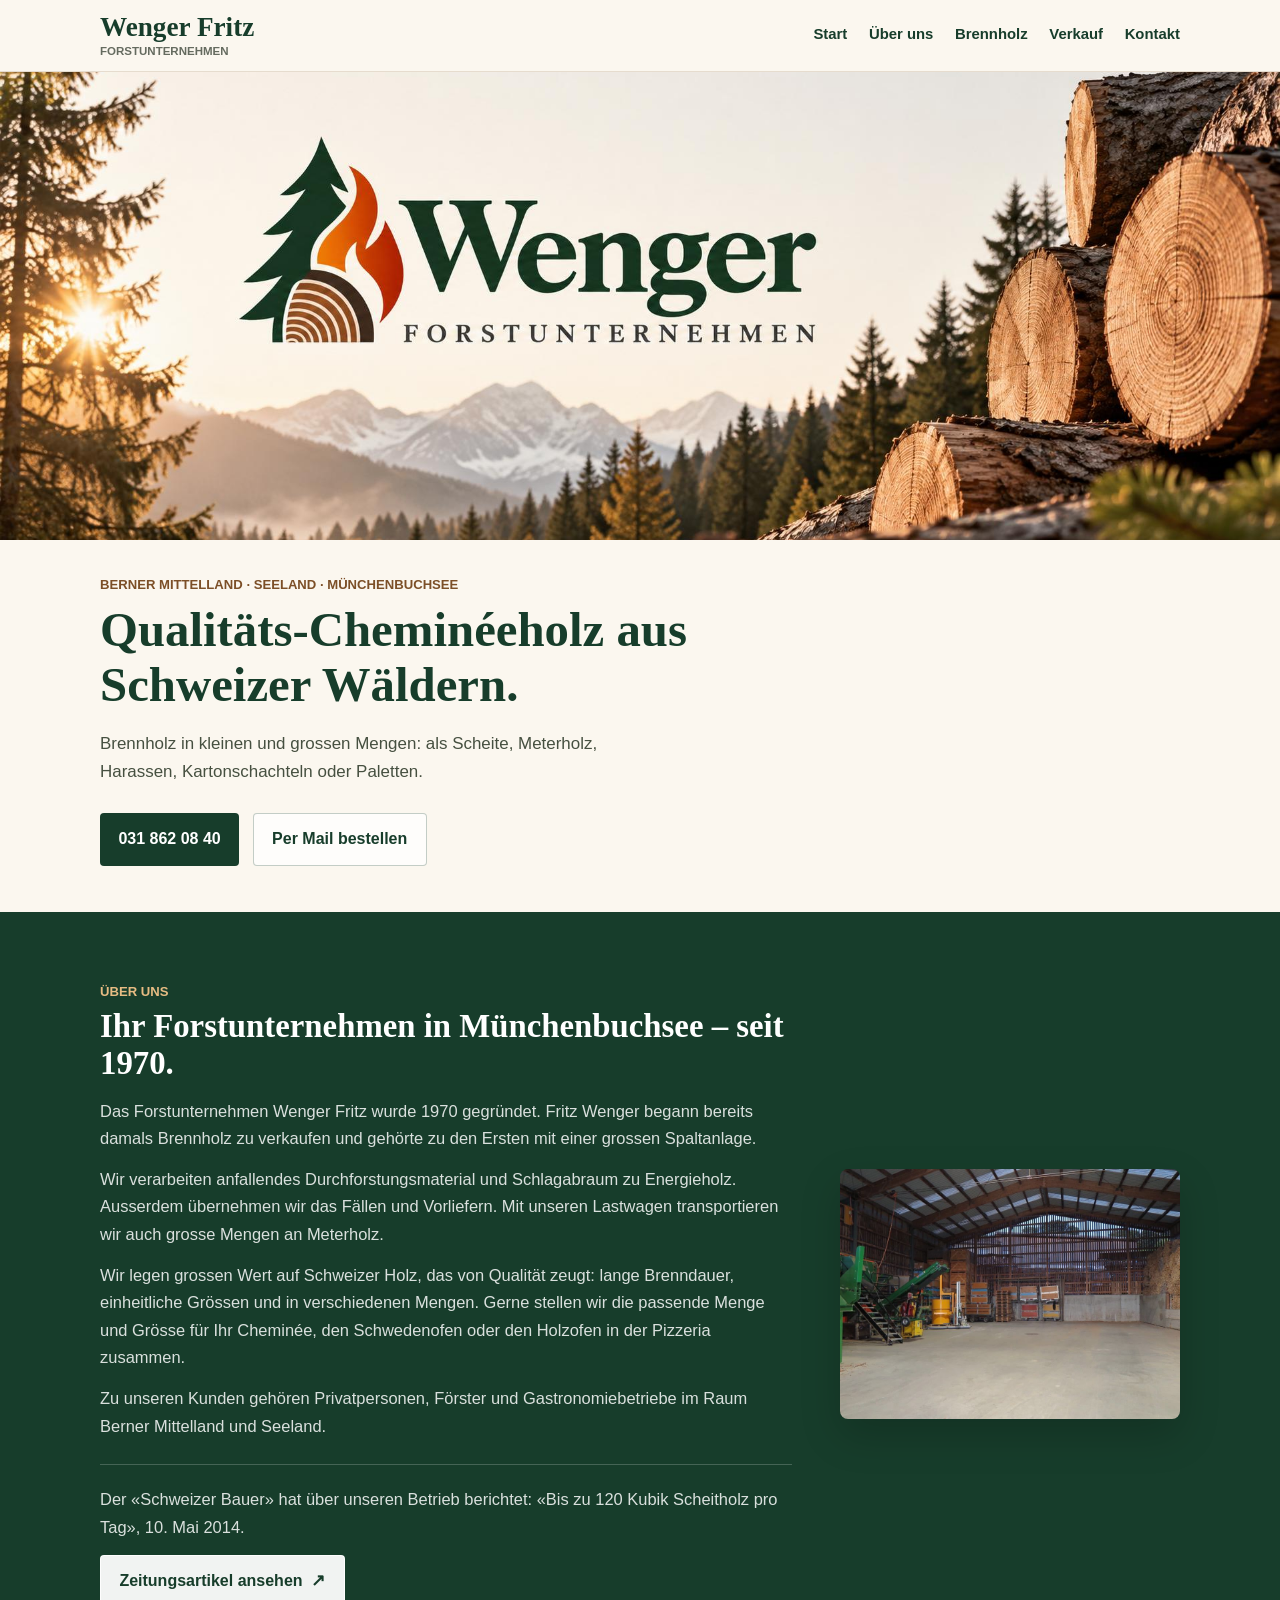
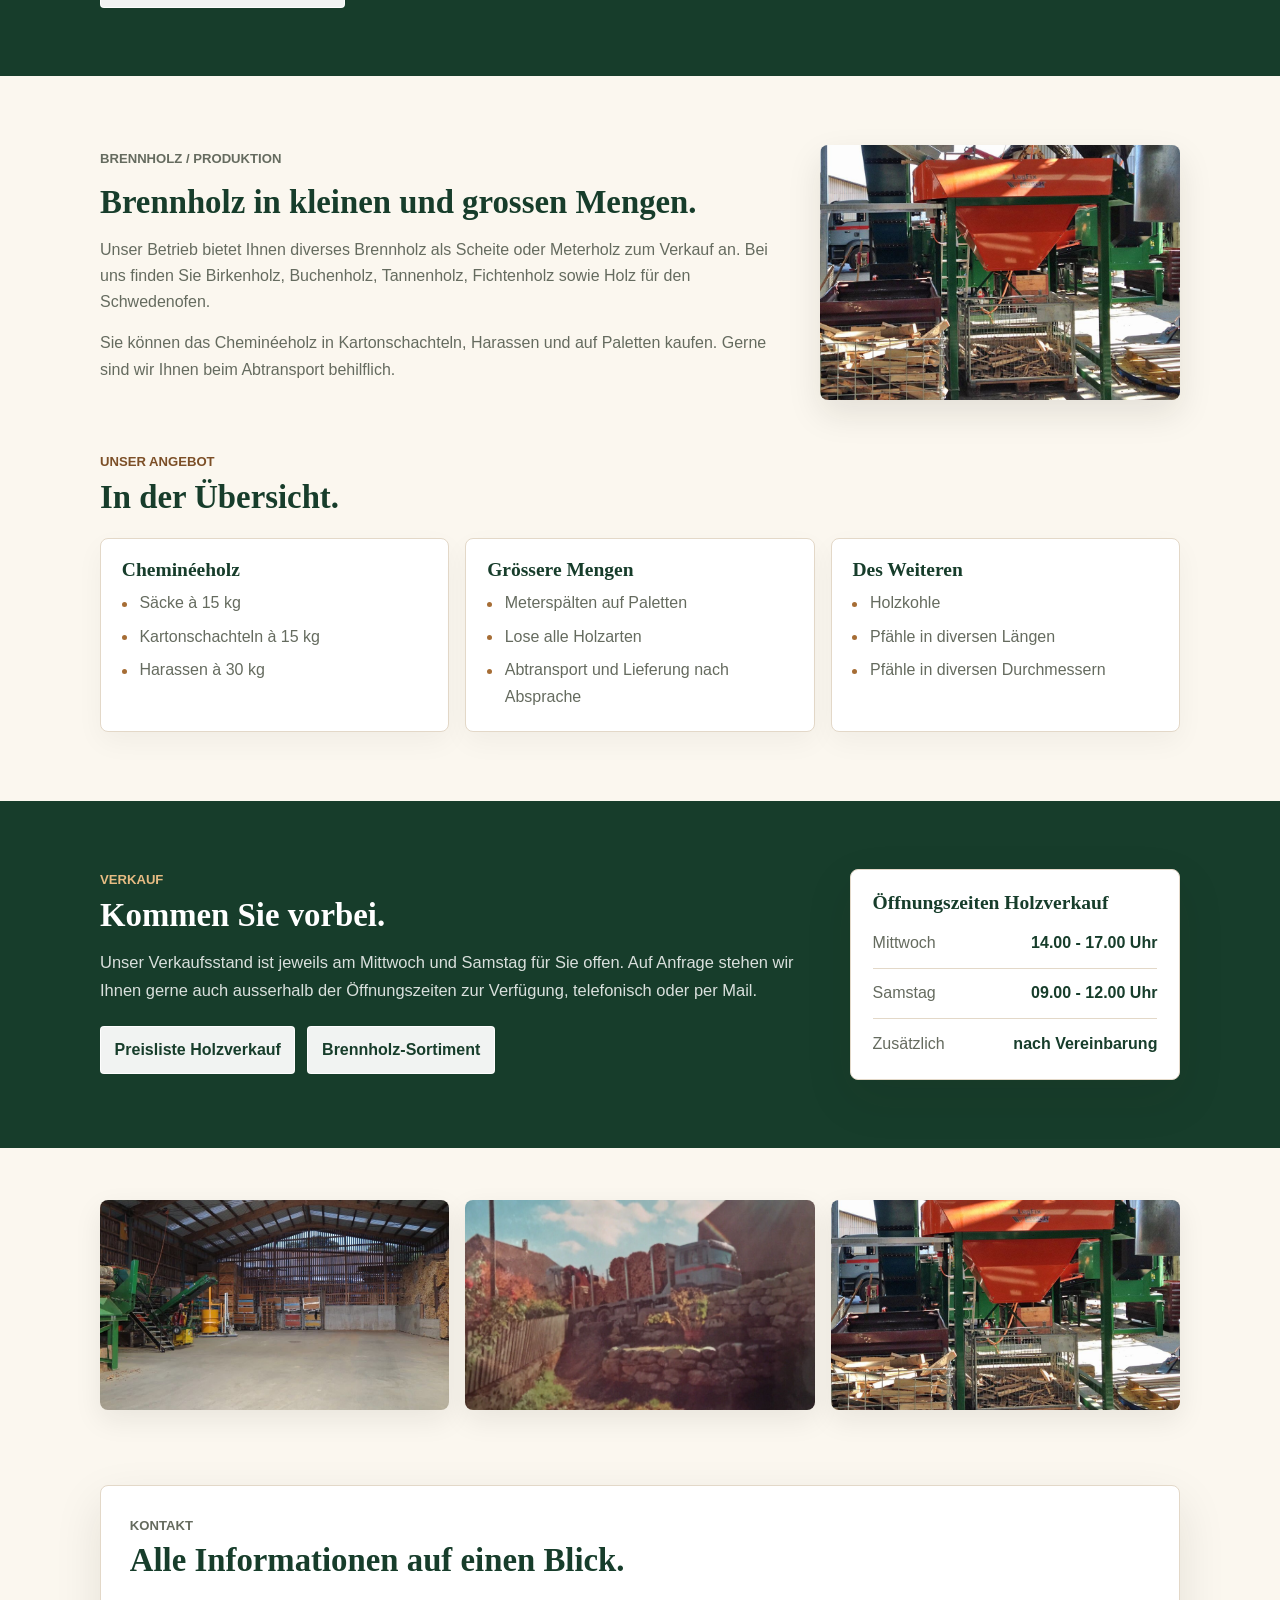
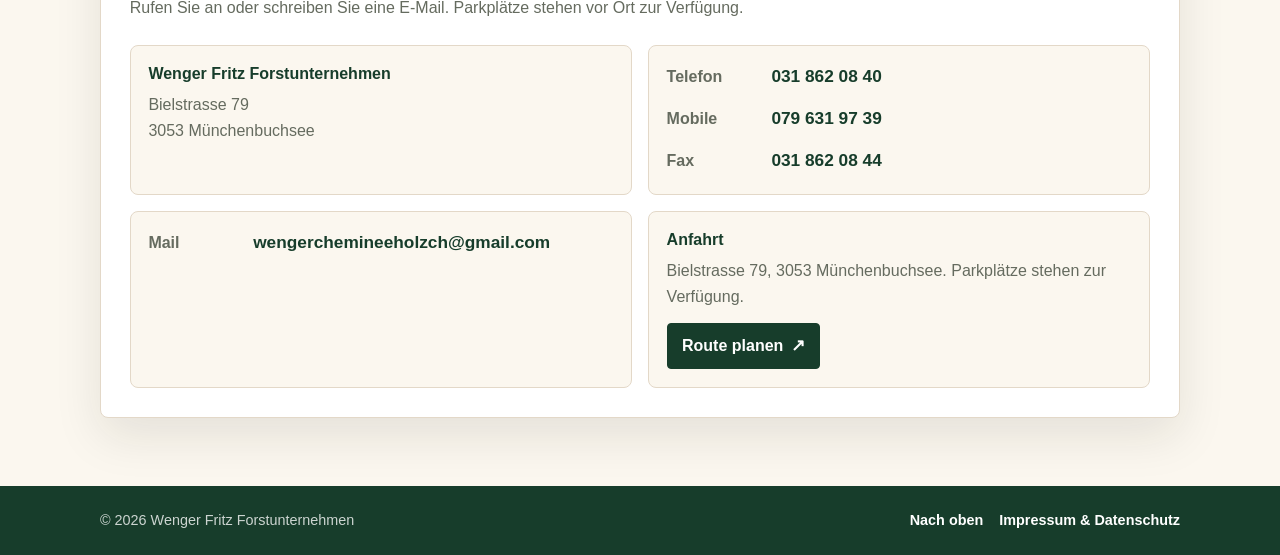
==== commit 7a47252b: "Neue Preisliste und neues Brennholz-Sortiment hinterlegt - Preisliste Holzverkauf ersetzt (gueltig a" ====
--- a/index.html
+++ b/index.html
@@ -143,7 +143,7 @@
           <p>Unser Verkaufsstand ist jeweils am Mittwoch und Samstag für Sie offen. Auf Anfrage stehen wir Ihnen gerne auch ausserhalb der Öffnungszeiten zur Verfügung, telefonisch oder per Mail.</p>
           <div class="downloads">
             <a href="downloads/preisliste-holzverkauf.pdf" target="_blank" rel="noopener">Preisliste Holzverkauf</a>
-            <a href="downloads/brennholzgebinde.pdf" target="_blank" rel="noopener">Brennholzgebinde</a>
+            <a href="downloads/brennholz-sortiment.pdf" target="_blank" rel="noopener">Brennholz-Sortiment</a>
           </div>
         </div>
         <aside class="hours" aria-label="Öffnungszeiten Holzverkauf">
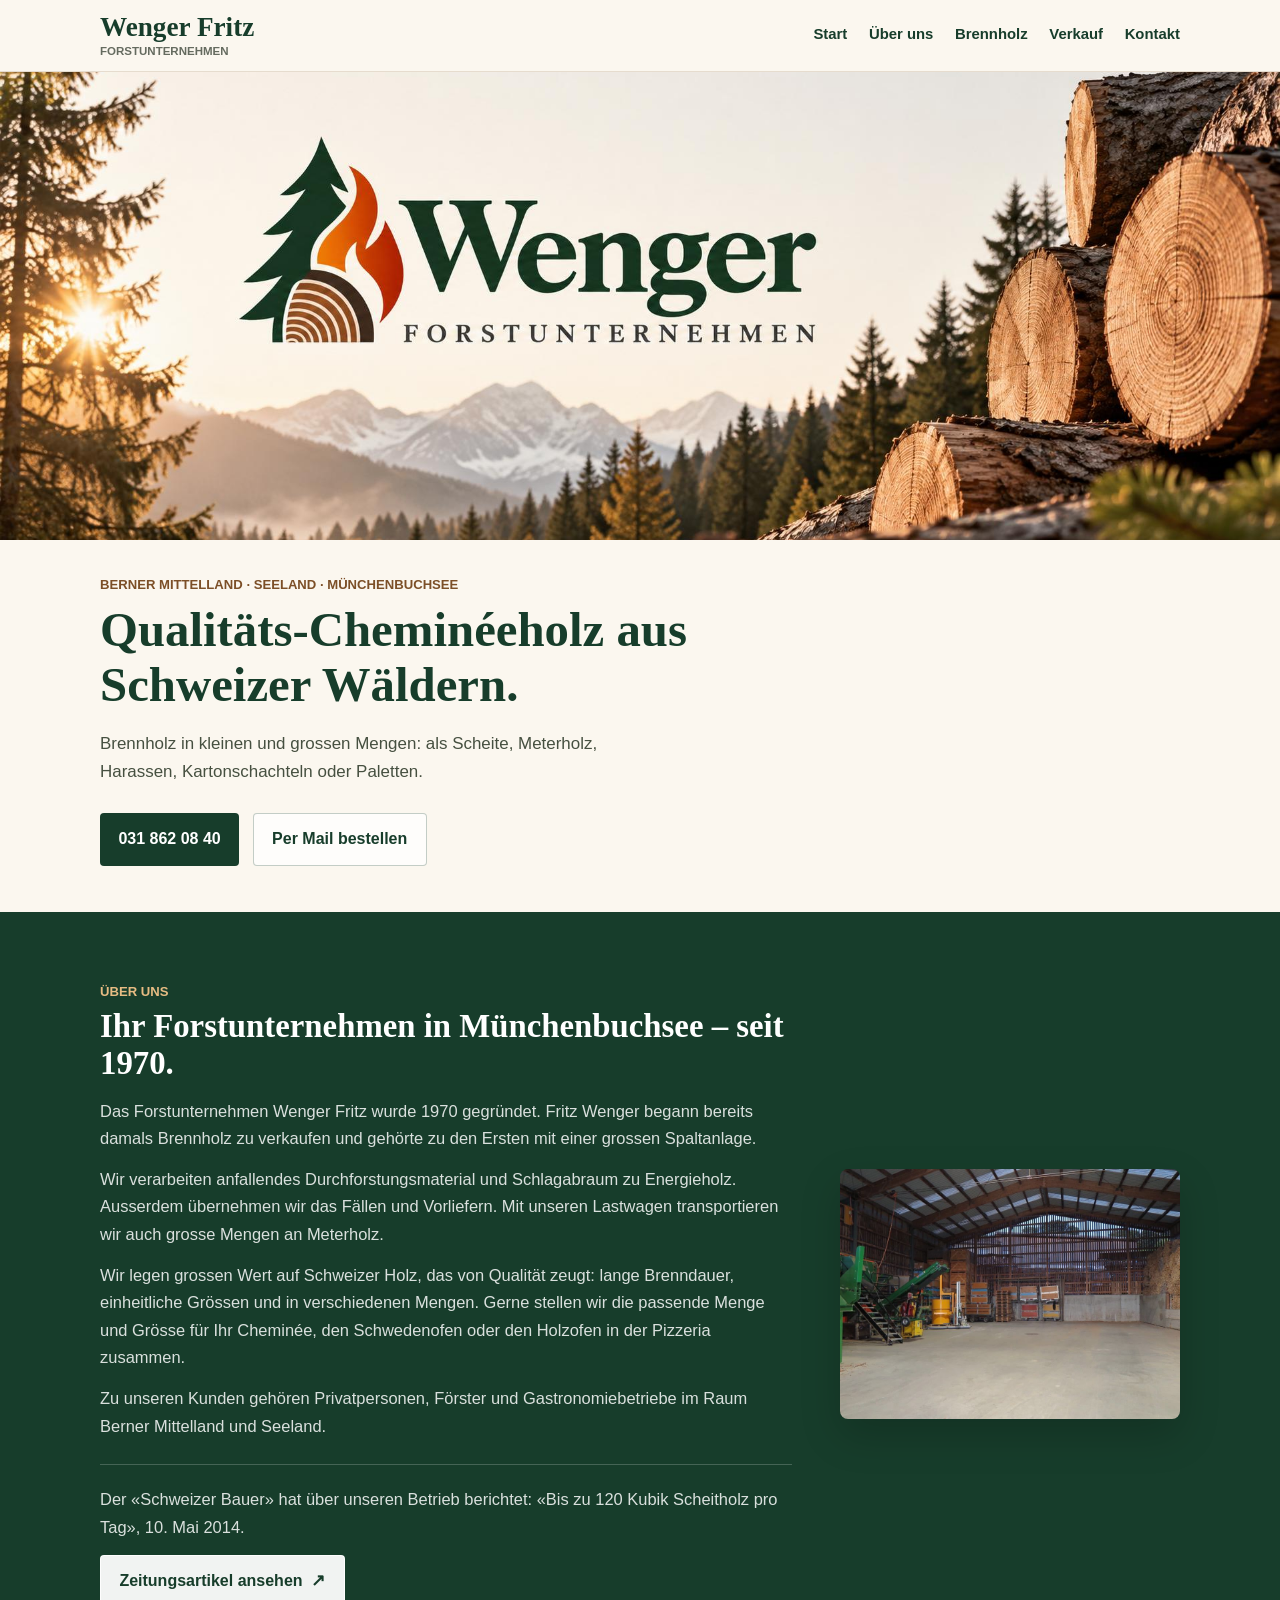
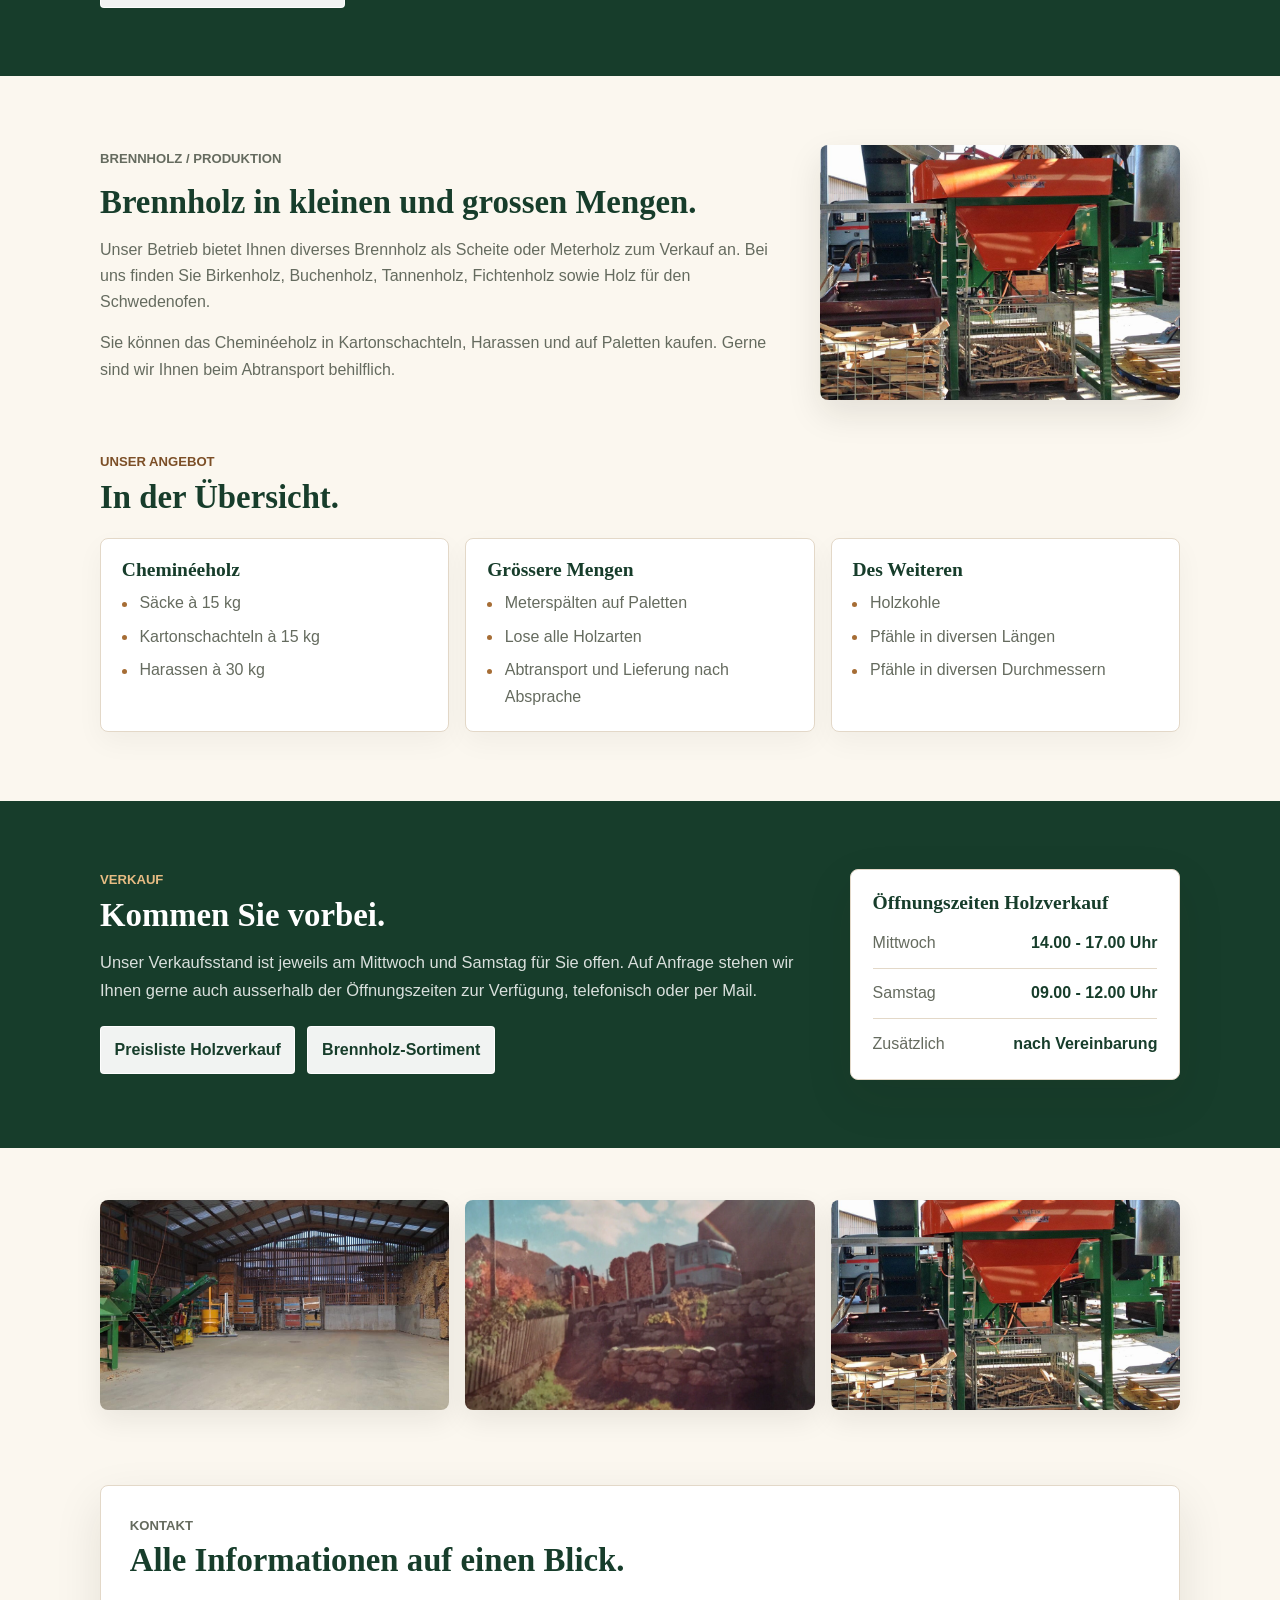
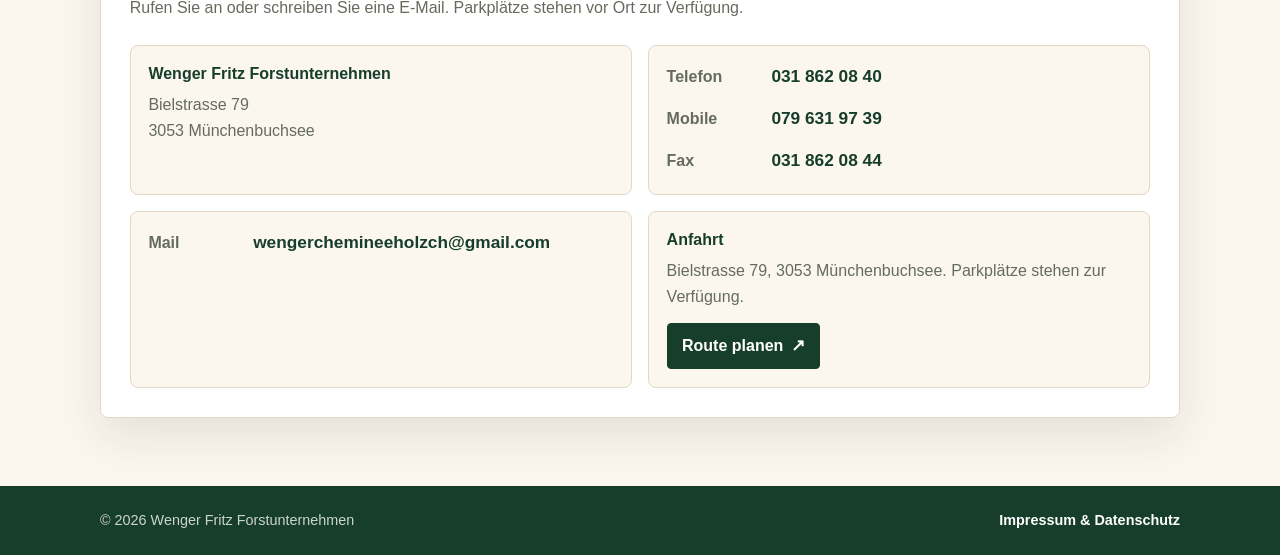
==== commit 3df3824d: "Footer verschlankt und Skalierung fuer grosse Bildschirme Footer: - "Nach oben" bzw. "Startseite" en" ====
--- a/index.html
+++ b/index.html
@@ -193,7 +193,7 @@
           <article class="contact-item contact-lines contact-mail">
             <div class="contact-line">
               <span>Mail</span>
-              <a href="mailto:wengerchemineeholzch@gmail.com">wengerchemineeholzch@gmail.com</a>
+              <a href="mailto:wengerchemineeholzch@gmail.com">wengerchemineeholzch@<wbr>gmail.com</a>
             </div>
           </article>
           <article class="contact-item">
@@ -217,7 +217,6 @@
   <footer class="site-footer">
     <p>© 2026 Wenger Fritz Forstunternehmen</p>
     <div class="footer-links">
-      <a href="#start">Nach oben</a>
       <a href="impressum-datenschutz.html">Impressum & Datenschutz</a>
     </div>
   </footer>
--- a/css/style.css
+++ b/css/style.css
@@ -281,7 +281,7 @@
 
 @media (min-width: 901px) {
   .contact-line {
-    grid-template-columns: 92px minmax(0, 1fr);
+    grid-template-columns: 5.75rem minmax(0, 1fr);
     align-items: baseline;
     gap: 0.8rem;
   }
@@ -418,3 +418,73 @@
   .lightbox-close { width: 36px; height: 36px; }
   .lightbox-stage { padding: 0.5rem; }
 }
+
+
+/* --- Grosse Bildschirme: Inhalt, Typografie und feste Masse wachsen mit --- */
+@media (min-width: 1500px) {
+  :root { --content: 1260px; }
+  html { font-size: 17px; }
+  section[id] { scroll-margin-top: 94px; }
+  .site-header { min-height: 80px; }
+  .hero { padding-top: 80px; }
+  .legal-main { padding-top: 80px; }
+  .hero-banner { max-height: min(56svh, 640px); }
+  h1 { max-width: 740px; }
+  .lead { max-width: 620px; }
+  .section-green p:not(.section-kicker) { max-width: 840px; }
+  .section-heading, .production-grid > div, .split > div:first-child { max-width: 840px; }
+  .about-grid { grid-template-columns: minmax(0, 1fr) 400px; }
+  .production-grid { grid-template-columns: minmax(0, 1fr) 420px; }
+  .split { grid-template-columns: minmax(0, 1fr) 380px; }
+  .about img, .production-grid img { height: 300px; }
+  .photo-row img { height: 260px; }
+  .simple-grid article { min-height: 200px; }
+  .contact-intro { max-width: 800px; }
+  .legal-wrap { max-width: 900px; }
+}
+
+@media (min-width: 1920px) {
+  :root { --content: 1480px; }
+  html { font-size: 18px; }
+  section[id] { scroll-margin-top: 102px; }
+  .site-header { min-height: 88px; }
+  .hero { padding-top: 88px; }
+  .legal-main { padding-top: 88px; }
+  .hero-banner { max-height: min(58svh, 780px); }
+  h1 { max-width: 860px; }
+  .lead { max-width: 700px; }
+  .section-green p:not(.section-kicker) { max-width: 960px; }
+  .section-heading, .production-grid > div, .split > div:first-child { max-width: 960px; }
+  .about-grid { grid-template-columns: minmax(0, 1fr) 470px; }
+  .production-grid { grid-template-columns: minmax(0, 1fr) 490px; }
+  .split { grid-template-columns: minmax(0, 1fr) 440px; }
+  .about img, .production-grid img { height: 350px; }
+  .photo-row img { height: 310px; }
+  .simple-grid article { min-height: 215px; }
+  .contact-details { grid-template-columns: repeat(4, minmax(0, 1fr)); }
+  .contact-lines { align-content: start; }
+  .contact-line { grid-template-columns: 1fr; align-content: start; gap: 0.25rem; }
+  .contact-intro { max-width: 900px; }
+  .legal-wrap { max-width: 1000px; }
+}
+
+@media (min-width: 2400px) {
+  :root { --content: 1760px; }
+  html { font-size: 19px; }
+  section[id] { scroll-margin-top: 112px; }
+  .site-header { min-height: 96px; }
+  .hero { padding-top: 96px; }
+  .legal-main { padding-top: 96px; }
+  .hero-banner { max-height: min(60svh, 940px); }
+  h1 { max-width: 980px; }
+  .lead { max-width: 800px; }
+  .section-green p:not(.section-kicker) { max-width: 1080px; }
+  .section-heading, .production-grid > div, .split > div:first-child { max-width: 1080px; }
+  .about-grid { grid-template-columns: minmax(0, 1fr) 540px; }
+  .production-grid { grid-template-columns: minmax(0, 1fr) 560px; }
+  .split { grid-template-columns: minmax(0, 1fr) 500px; }
+  .about img, .production-grid img { height: 400px; }
+  .photo-row img { height: 360px; }
+  .contact-intro { max-width: 1000px; }
+  .legal-wrap { max-width: 1100px; }
+}
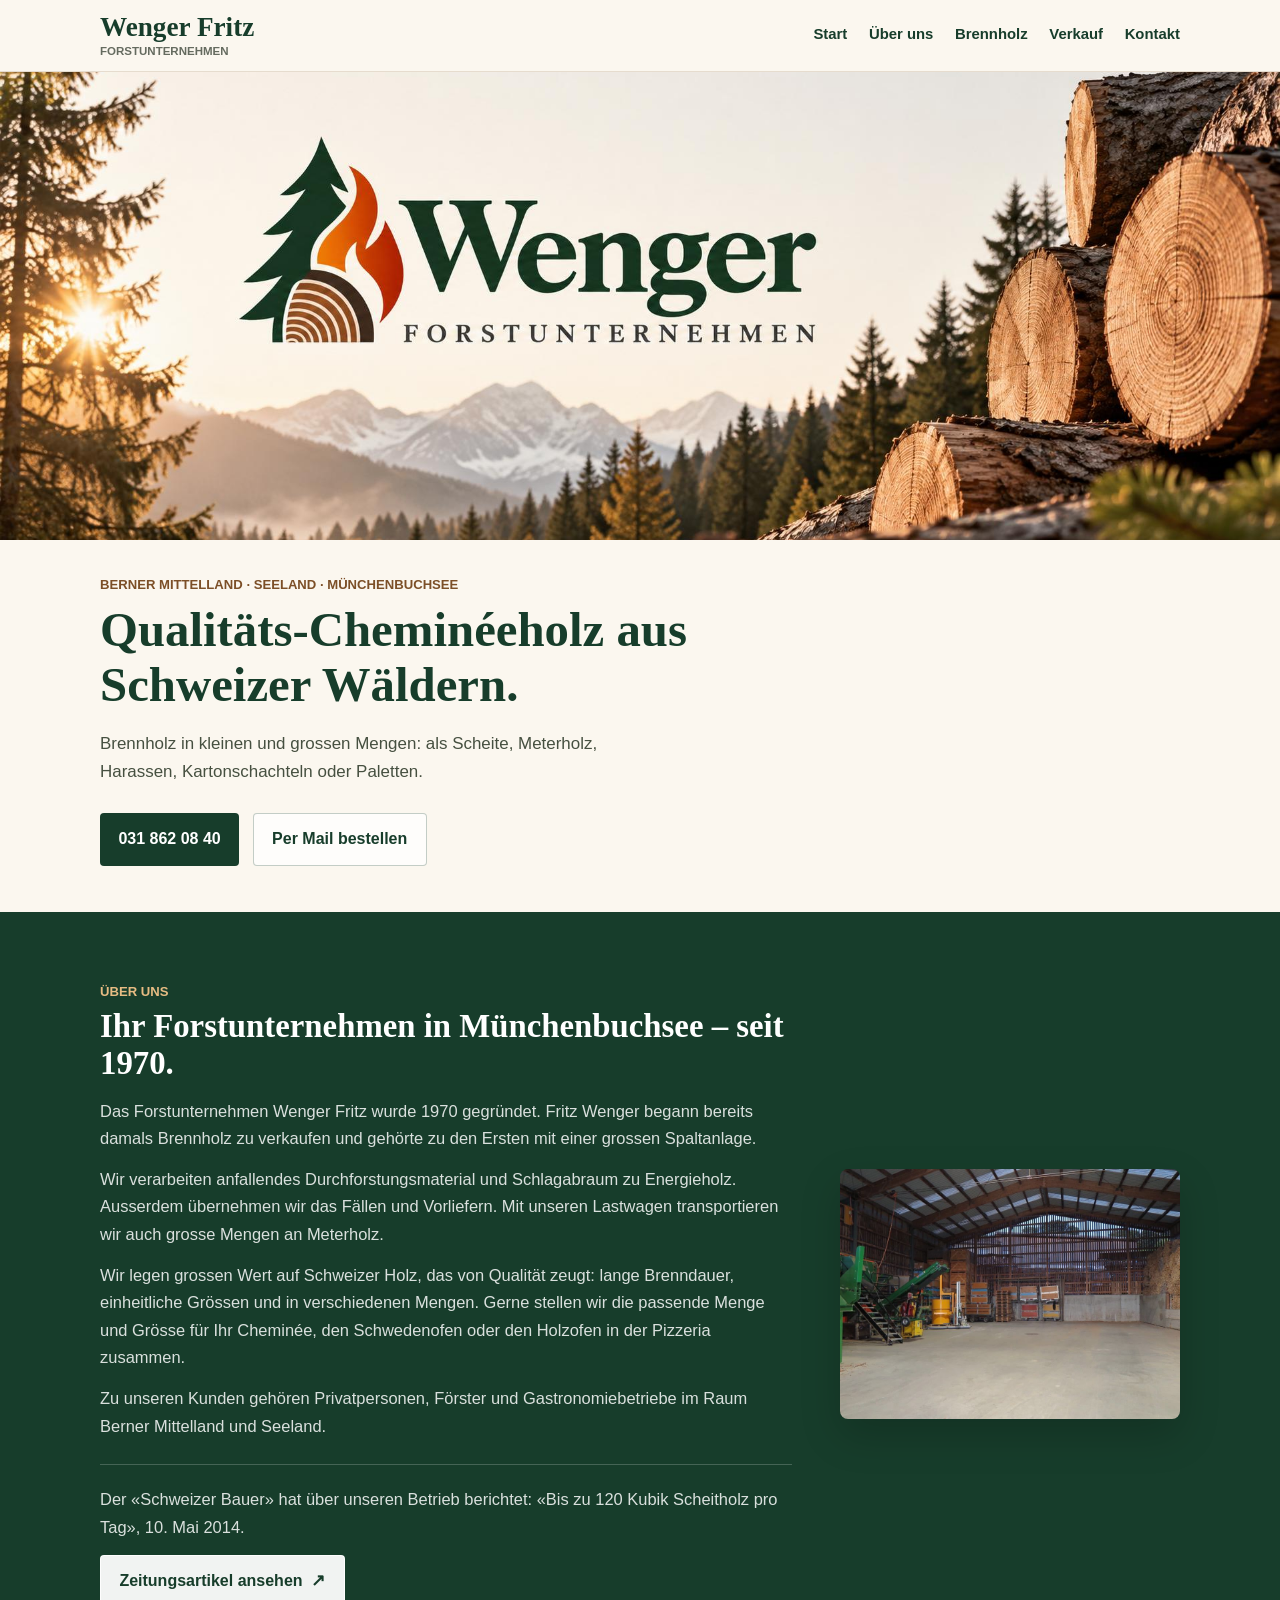
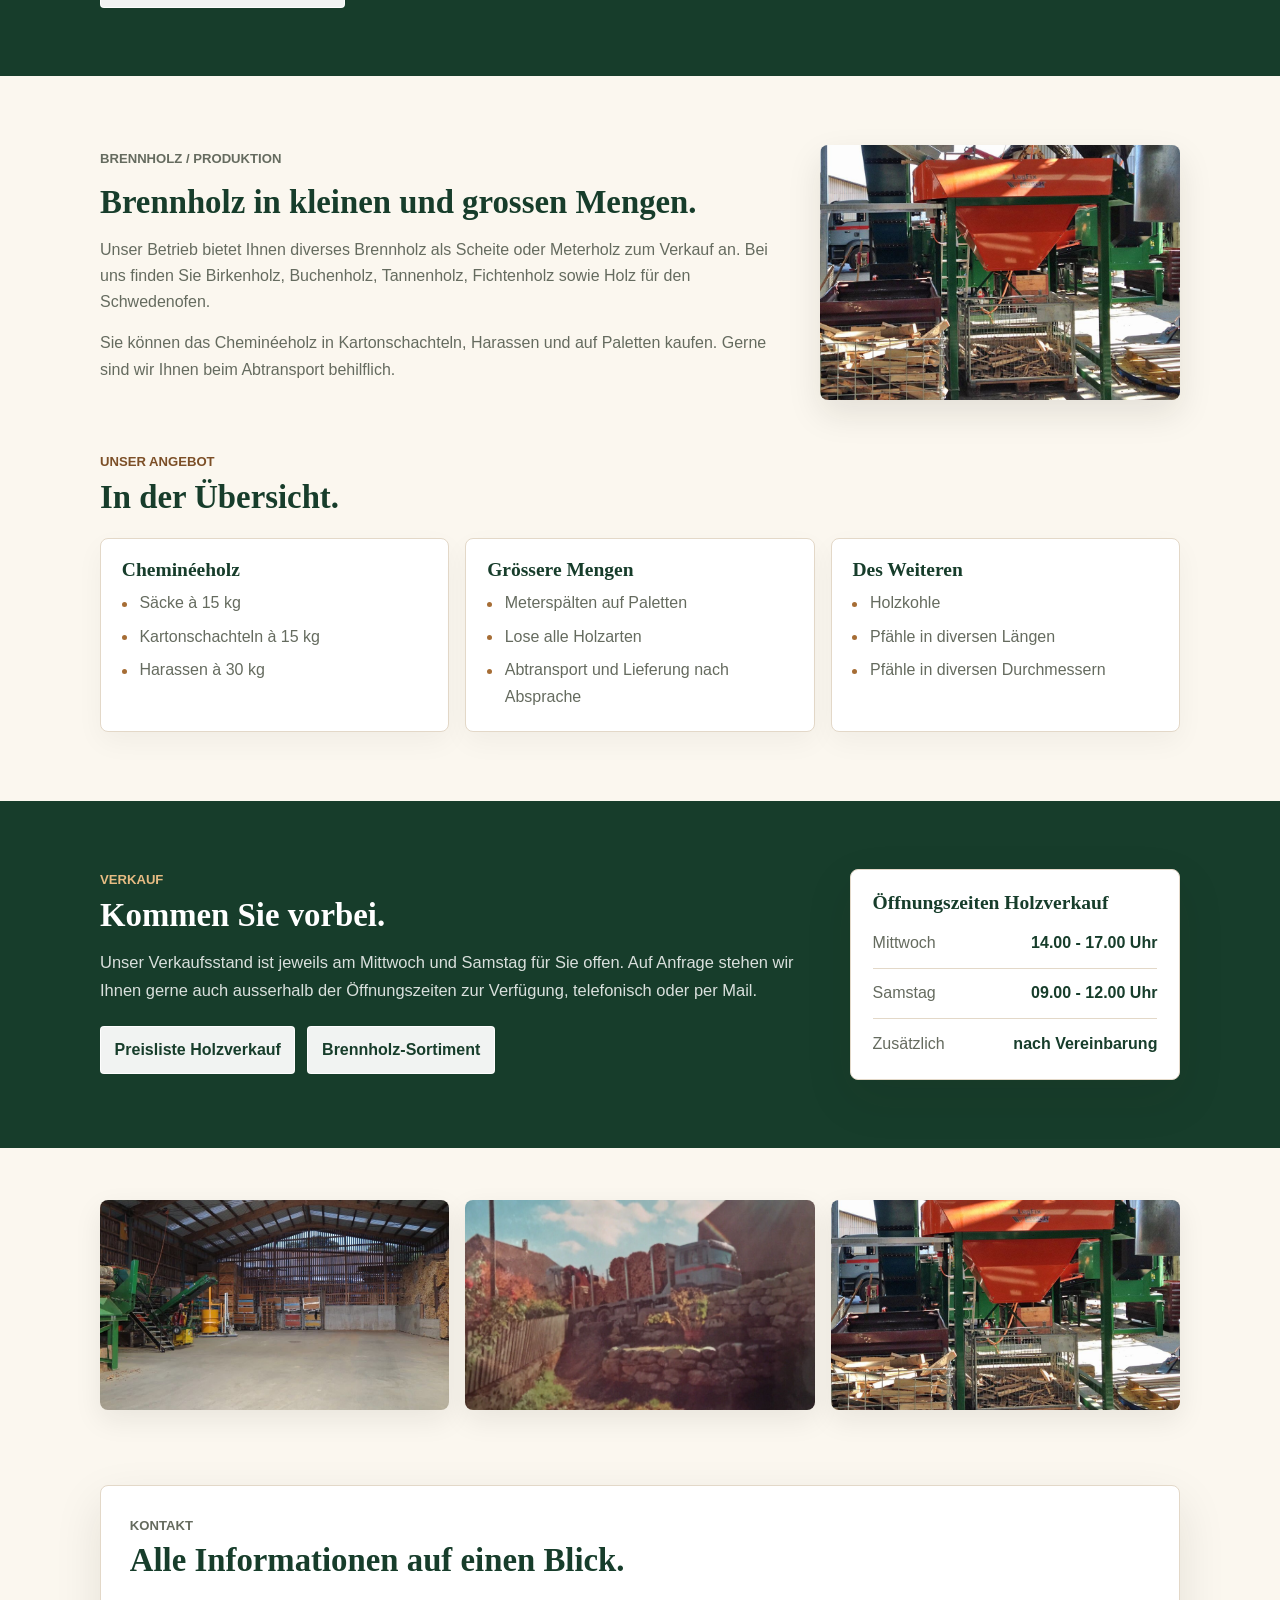
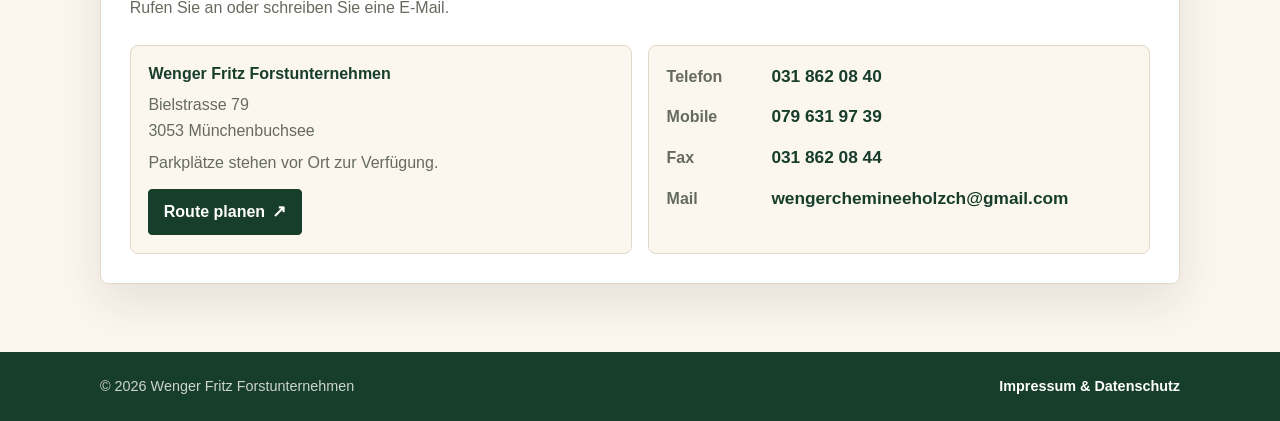
==== commit f4792d39: "Kontaktbereich entdoppelt: vier Karten auf zwei reduziert Die Adresse stand zweimal (eigene Karte un" ====
--- a/index.html
+++ b/index.html
@@ -168,13 +168,15 @@
         <div class="contact-intro">
           <p class="section-kicker">Kontakt</p>
           <h2>Alle Informationen auf einen Blick.</h2>
-          <p>Rufen Sie an oder schreiben Sie eine E-Mail. Parkplätze stehen vor Ort zur Verfügung.</p>
+          <p>Rufen Sie an oder schreiben Sie eine E-Mail.</p>
         </div>
 
         <div class="contact-details" aria-label="Kontaktangaben">
-          <article class="contact-item contact-address">
+          <article class="contact-item">
             <h3>Wenger Fritz Forstunternehmen</h3>
             <p>Bielstrasse 79<br>3053 Münchenbuchsee</p>
+            <p>Parkplätze stehen vor Ort zur Verfügung.</p>
+            <a class="route-link" href="https://www.google.com/maps/dir/?api=1&amp;destination=Bielstrasse%2079%2C%203053%20M%C3%BCnchenbuchsee%2C%20Schweiz" target="_blank" rel="noopener">Route planen</a>
           </article>
           <article class="contact-item contact-lines">
             <div class="contact-line">
@@ -189,17 +191,10 @@
               <span>Fax</span>
               <strong>031 862 08 44</strong>
             </div>
-          </article>
-          <article class="contact-item contact-lines contact-mail">
             <div class="contact-line">
               <span>Mail</span>
               <a href="mailto:wengerchemineeholzch@gmail.com">wengerchemineeholzch@<wbr>gmail.com</a>
             </div>
-          </article>
-          <article class="contact-item">
-            <h3>Anfahrt</h3>
-            <p>Bielstrasse 79, 3053 Münchenbuchsee. Parkplätze stehen zur Verfügung.</p>
-            <a class="route-link" href="https://www.google.com/maps/dir/?api=1&amp;destination=Bielstrasse%2079%2C%203053%20M%C3%BCnchenbuchsee%2C%20Schweiz" target="_blank" rel="noopener">Route planen</a>
           </article>
         </div>
       </div>
--- a/css/style.css
+++ b/css/style.css
@@ -150,8 +150,6 @@
 .contact-item a.route-link { color: var(--white); font-weight: 750; }
 .route-link:hover { background: #0f2f20; border-color: var(--wood); }
 .route-link:focus-visible { outline: 3px solid var(--wood); outline-offset: 2px; }
-.contact-address { grid-column: auto; }
-.contact-mail { grid-column: auto; }
 .site-footer { display: flex; justify-content: space-between; gap: 1rem; padding: 1.4rem max(1.25rem, calc((100vw - var(--content)) / 2)); background: var(--green); color: rgba(255, 255, 255, 0.78); font-size: 0.9rem; }
 .site-footer a { color: var(--white); font-weight: 700; }
 .footer-links { display: flex; flex-wrap: wrap; gap: 1rem; }
@@ -252,6 +250,7 @@
 
 .contact-lines {
   display: grid;
+  align-content: start;
   gap: 0.9rem;
 }
 
@@ -461,9 +460,6 @@
   .about img, .production-grid img { height: 350px; }
   .photo-row img { height: 310px; }
   .simple-grid article { min-height: 215px; }
-  .contact-details { grid-template-columns: repeat(4, minmax(0, 1fr)); }
-  .contact-lines { align-content: start; }
-  .contact-line { grid-template-columns: 1fr; align-content: start; gap: 0.25rem; }
   .contact-intro { max-width: 900px; }
   .legal-wrap { max-width: 1000px; }
 }
